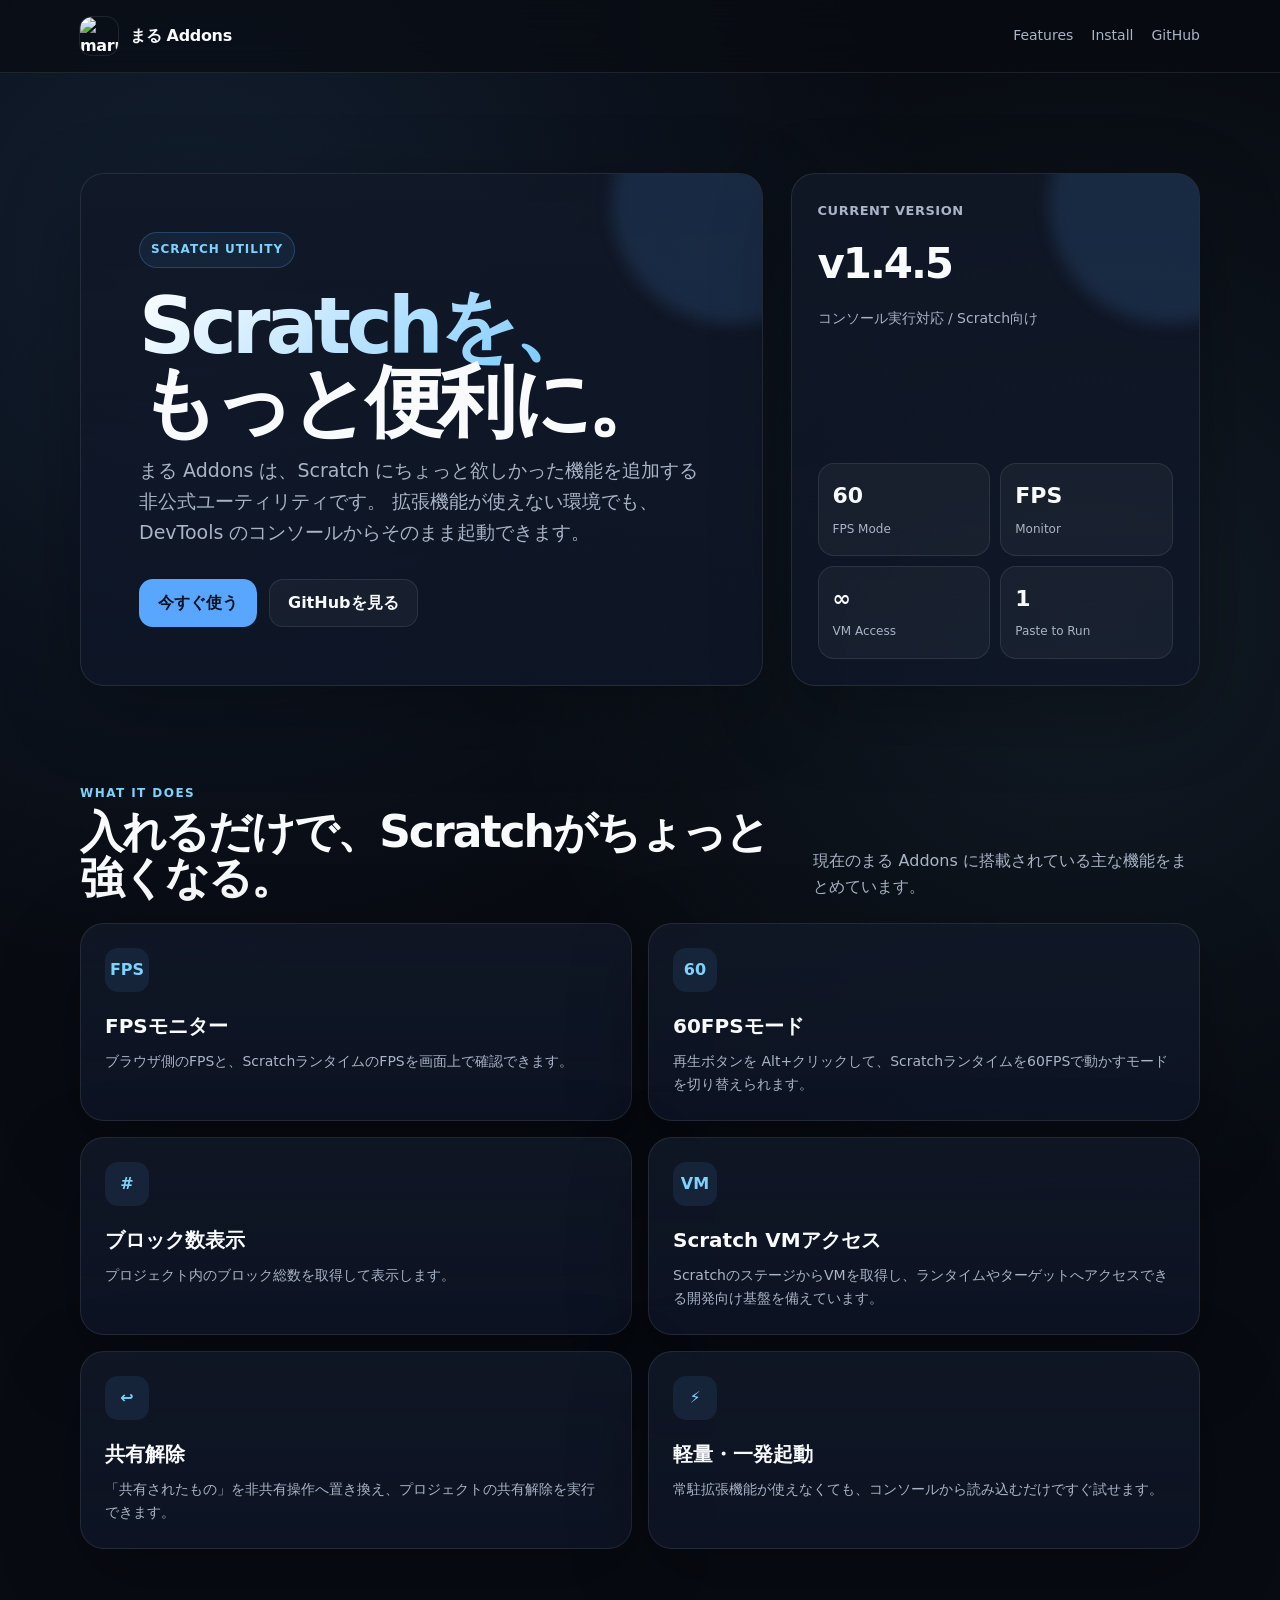
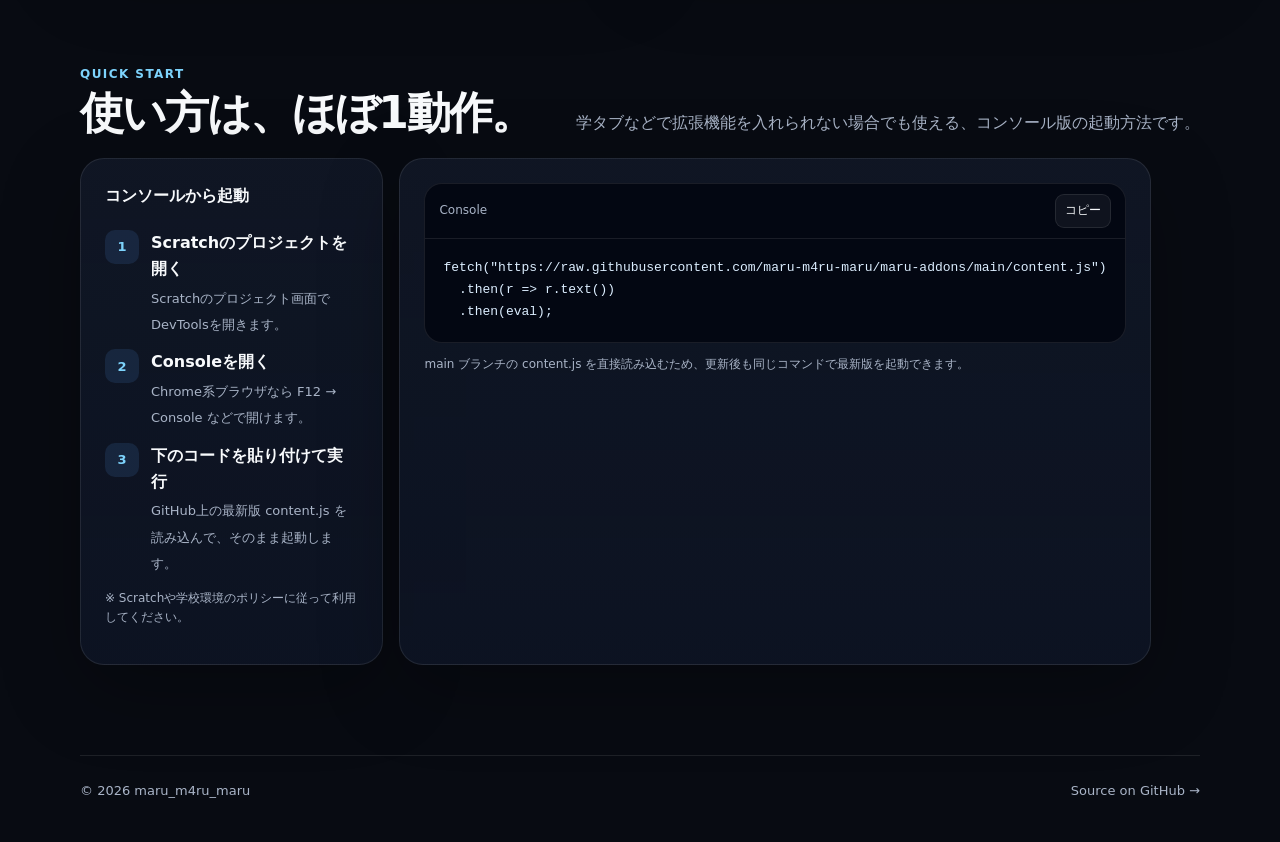
==== index.html @ 8aeb9ecb "Create index.html" ====
<!DOCTYPE html>
<html lang="ja">
<head>
  <meta charset="UTF-8">
  <meta name="viewport" content="width=device-width, initial-scale=1.0">
  <meta name="theme-color" content="#111827">
  <meta name="description" content="まる Addons - Scratchをもっと便利にする非公式ユーティリティ。拡張機能が使えない環境でもコンソールから実行できます。">
  <meta property="og:title" content="まる Addons">
  <meta property="og:description" content="Scratchをもっと便利に。FPS表示、60FPSモード、ブロック数表示などを追加。">
  <link rel="icon" type="image/png" href="https://uploads.scratch.mit.edu/get_image/user/175225580_60x60.png">
  <title>まる Addons — Scratchをもっと便利に</title>

  <style>
    :root {
      --bg: #080b12;
      --panel: rgba(17, 24, 39, .72);
      --text: #f8fafc;
      --muted: #a9b4c7;
      --accent: #58a6ff;
      --accent-2: #7dd3fc;
      --line: rgba(255,255,255,.09);
      --shadow: 0 24px 80px rgba(0,0,0,.28);
      --radius: 24px;
      --max: 1120px;
    }

    * { box-sizing: border-box; }
    html { scroll-behavior: smooth; }

    body {
      margin: 0;
      color: var(--text);
      background:
        radial-gradient(circle at 15% 10%, rgba(88,166,255,.12), transparent 30%),
        radial-gradient(circle at 85% 25%, rgba(125,211,252,.08), transparent 28%),
        var(--bg);
      font-family: Inter, ui-sans-serif, system-ui, -apple-system, BlinkMacSystemFont, "Segoe UI", sans-serif;
      line-height: 1.65;
    }

    a { color: inherit; text-decoration: none; }

    .container {
      width: min(var(--max), calc(100% - 32px));
      margin: 0 auto;
    }

    .nav {
      position: sticky;
      top: 0;
      z-index: 50;
      backdrop-filter: blur(18px);
      background: rgba(8,11,18,.66);
      border-bottom: 1px solid var(--line);
    }

    .nav-inner {
      min-height: 72px;
      display: flex;
      align-items: center;
      justify-content: space-between;
      gap: 20px;
    }

    .brand {
      display: inline-flex;
      align-items: center;
      gap: 12px;
      font-weight: 800;
      letter-spacing: -.02em;
    }

    .brand img {
      width: 38px;
      height: 38px;
      border-radius: 12px;
      object-fit: cover;
      box-shadow: 0 0 0 1px var(--line);
    }

    .nav-links {
      display: flex;
      gap: 18px;
      color: var(--muted);
      font-size: 14px;
    }

    .nav-links a:hover { color: var(--text); }

    .hero { padding: 100px 0 72px; }

    .hero-grid {
      display: grid;
      grid-template-columns: 1.25fr .75fr;
      gap: 28px;
      align-items: stretch;
    }

    .hero-card,
    .panel,
    .feature-card {
      background: linear-gradient(180deg, rgba(17,24,39,.86), rgba(15,23,42,.68));
      border: 1px solid var(--line);
      box-shadow: var(--shadow);
      border-radius: var(--radius);
    }

    .hero-card {
      padding: clamp(28px, 5vw, 58px);
      position: relative;
      overflow: hidden;
    }

    .hero-card::after {
      content: "";
      position: absolute;
      width: 240px;
      height: 240px;
      right: -90px;
      top: -90px;
      border-radius: 50%;
      background: rgba(88,166,255,.14);
      filter: blur(8px);
    }

    .eyebrow {
      display: inline-flex;
      padding: 7px 11px;
      border: 1px solid rgba(88,166,255,.25);
      background: rgba(88,166,255,.08);
      color: var(--accent-2);
      border-radius: 999px;
      font-size: 12px;
      font-weight: 800;
      letter-spacing: .08em;
    }

    h1 {
      margin: 20px 0 14px;
      font-size: clamp(42px, 7vw, 78px);
      line-height: .98;
      letter-spacing: -.06em;
      max-width: 760px;
    }

    .gradient-text {
      background: linear-gradient(135deg, #fff, #9fd8ff 70%, #6bc7ff);
      -webkit-background-clip: text;
      background-clip: text;
      color: transparent;
    }

    .lead {
      margin: 0;
      color: var(--muted);
      font-size: clamp(16px, 2vw, 19px);
      max-width: 720px;
    }

    .actions {
      margin-top: 30px;
      display: flex;
      flex-wrap: wrap;
      gap: 12px;
    }

    .button {
      display: inline-flex;
      justify-content: center;
      align-items: center;
      min-height: 48px;
      padding: 0 18px;
      border-radius: 14px;
      font-weight: 800;
      border: 1px solid var(--line);
      transition: transform .18s ease, border-color .18s ease, background .18s ease;
    }

    .button:hover {
      transform: translateY(-2px);
      border-color: rgba(255,255,255,.18);
    }

    .button-primary {
      background: var(--accent);
      color: #05111d;
      border-color: transparent;
    }

    .button-secondary { background: rgba(255,255,255,.04); }

    .version-card {
      padding: 26px;
      display: flex;
      flex-direction: column;
      justify-content: space-between;
      min-height: 100%;
    }

    .version-label {
      color: var(--muted);
      font-size: 13px;
      font-weight: 700;
      letter-spacing: .04em;
    }

    .version {
      margin-top: 8px;
      font-size: 42px;
      font-weight: 900;
      letter-spacing: -.05em;
    }

    .version-note {
      margin-top: 8px;
      color: var(--muted);
      font-size: 14px;
    }

    .mini-stats {
      margin-top: 24px;
      display: grid;
      grid-template-columns: repeat(2, minmax(0,1fr));
      gap: 10px;
    }

    .mini-stat {
      padding: 14px;
      border-radius: 16px;
      background: rgba(255,255,255,.04);
      border: 1px solid var(--line);
    }

    .mini-stat strong { display: block; font-size: 22px; }
    .mini-stat span { color: var(--muted); font-size: 12px; }

    section { padding: 26px 0 90px; }

    .section-head {
      display: flex;
      align-items: end;
      justify-content: space-between;
      gap: 16px;
      margin-bottom: 22px;
    }

    .section-kicker {
      color: var(--accent-2);
      font-size: 12px;
      font-weight: 800;
      letter-spacing: .12em;
      text-transform: uppercase;
    }

    h2 {
      margin: 5px 0 0;
      font-size: clamp(28px, 4vw, 44px);
      line-height: 1.05;
      letter-spacing: -.045em;
    }

    .section-copy {
      margin: 0;
      color: var(--muted);
      max-width: 660px;
    }

    .feature-grid {
      display: grid;
      grid-template-columns: repeat(2, minmax(0,1fr));
      gap: 16px;
    }

    .feature-card { padding: 24px; }

    .feature-icon {
      width: 44px;
      height: 44px;
      border-radius: 13px;
      display: grid;
      place-items: center;
      background: rgba(88,166,255,.1);
      color: var(--accent-2);
      font-weight: 900;
      margin-bottom: 18px;
    }

    .feature-card h3 { margin: 0 0 7px; font-size: 20px; }
    .feature-card p { margin: 0; color: var(--muted); font-size: 14px; }

    .install-wrap {
      display: grid;
      grid-template-columns: .86fr 1.14fr;
      gap: 16px;
    }

    .panel { padding: 24px; }

    .steps {
      display: grid;
      gap: 12px;
      margin-top: 20px;
    }

    .step {
      display: grid;
      grid-template-columns: 34px 1fr;
      gap: 12px;
      align-items: start;
    }

    .step-number {
      width: 34px;
      height: 34px;
      border-radius: 10px;
      display: grid;
      place-items: center;
      background: rgba(88,166,255,.12);
      color: var(--accent-2);
      font-weight: 900;
      font-size: 13px;
    }

    .step strong { display: block; margin-bottom: 2px; }
    .step span { color: var(--muted); font-size: 13px; }

    .code-shell {
      overflow: hidden;
      border: 1px solid var(--line);
      border-radius: 18px;
      background: #030712;
    }

    .code-top {
      display: flex;
      justify-content: space-between;
      align-items: center;
      padding: 10px 14px;
      border-bottom: 1px solid var(--line);
      color: var(--muted);
      font-size: 12px;
    }

    pre {
      margin: 0;
      padding: 18px;
      overflow-x: auto;
      color: #dceeff;
      font-size: 13px;
      line-height: 1.7;
    }

    code { font-family: "SFMono-Regular", Consolas, "Liberation Mono", monospace; }

    .copy-button {
      border: 1px solid var(--line);
      background: rgba(255,255,255,.05);
      color: var(--text);
      border-radius: 9px;
      padding: 6px 9px;
      cursor: pointer;
      font: inherit;
    }

    .copy-button:hover { background: rgba(255,255,255,.08); }

    .note { margin-top: 12px; color: var(--muted); font-size: 12px; }

    .footer { padding: 0 0 40px; color: var(--muted); font-size: 13px; }

    .footer-inner {
      padding-top: 24px;
      border-top: 1px solid var(--line);
      display: flex;
      align-items: center;
      justify-content: space-between;
      gap: 16px;
    }

    @media (max-width: 900px) {
      .hero-grid,
      .install-wrap { grid-template-columns: 1fr; }
    }

    @media (max-width: 720px) {
      .nav-links { display: none; }
      .hero { padding-top: 68px; }
      .feature-grid { grid-template-columns: 1fr; }
      section { padding-bottom: 72px; }
    }
  </style>
</head>
<body>
  <header class="nav">
    <div class="container nav-inner">
      <a class="brand" href="#top">
        <img src="https://uploads.scratch.mit.edu/get_image/user/175225580_60x60.png" alt="maru">
        <span>まる Addons</span>
      </a>
      <nav class="nav-links" aria-label="ページナビゲーション">
        <a href="#features">Features</a>
        <a href="#install">Install</a>
        <a href="https://github.com/maru-m4ru-maru/maru-addons" target="_blank" rel="noreferrer">GitHub</a>
      </nav>
    </div>
  </header>

  <main id="top">
    <section class="hero">
      <div class="container hero-grid">
        <div class="hero-card">
          <div class="eyebrow">SCRATCH UTILITY</div>
          <h1><span class="gradient-text">Scratchを、</span><br>もっと便利に。</h1>
          <p class="lead">
            まる Addons は、Scratch にちょっと欲しかった機能を追加する非公式ユーティリティです。
            拡張機能が使えない環境でも、DevTools のコンソールからそのまま起動できます。
          </p>
          <div class="actions">
            <a class="button button-primary" href="#install">今すぐ使う</a>
            <a class="button button-secondary" href="https://github.com/maru-m4ru-maru/maru-addons" target="_blank" rel="noreferrer">GitHubを見る</a>
          </div>
        </div>

        <aside class="hero-card version-card">
          <div>
            <div class="version-label">CURRENT VERSION</div>
            <div class="version">v1.4.5</div>
            <div class="version-note">コンソール実行対応 / Scratch向け</div>
          </div>

          <div class="mini-stats">
            <div class="mini-stat"><strong>60</strong><span>FPS Mode</span></div>
            <div class="mini-stat"><strong>FPS</strong><span>Monitor</span></div>
            <div class="mini-stat"><strong>∞</strong><span>VM Access</span></div>
            <div class="mini-stat"><strong>1</strong><span>Paste to Run</span></div>
          </div>
        </aside>
      </div>
    </section>

    <section id="features">
      <div class="container">
        <div class="section-head">
          <div>
            <div class="section-kicker">WHAT IT DOES</div>
            <h2>入れるだけで、Scratchがちょっと強くなる。</h2>
          </div>
          <p class="section-copy">現在のまる Addons に搭載されている主な機能をまとめています。</p>
        </div>

        <div class="feature-grid">
          <article class="feature-card">
            <div class="feature-icon">FPS</div>
            <h3>FPSモニター</h3>
            <p>ブラウザ側のFPSと、ScratchランタイムのFPSを画面上で確認できます。</p>
          </article>
          <article class="feature-card">
            <div class="feature-icon">60</div>
            <h3>60FPSモード</h3>
            <p>再生ボタンを Alt+クリックして、Scratchランタイムを60FPSで動かすモードを切り替えられます。</p>
          </article>
          <article class="feature-card">
            <div class="feature-icon">#</div>
            <h3>ブロック数表示</h3>
            <p>プロジェクト内のブロック総数を取得して表示します。</p>
          </article>
          <article class="feature-card">
            <div class="feature-icon">VM</div>
            <h3>Scratch VMアクセス</h3>
            <p>ScratchのステージからVMを取得し、ランタイムやターゲットへアクセスできる開発向け基盤を備えています。</p>
          </article>
          <article class="feature-card">
            <div class="feature-icon">↩</div>
            <h3>共有解除</h3>
            <p>「共有されたもの」を非共有操作へ置き換え、プロジェクトの共有解除を実行できます。</p>
          </article>
          <article class="feature-card">
            <div class="feature-icon">⚡</div>
            <h3>軽量・一発起動</h3>
            <p>常駐拡張機能が使えなくても、コンソールから読み込むだけですぐ試せます。</p>
          </article>
        </div>
      </div>
    </section>

    <section id="install">
      <div class="container">
        <div class="section-head">
          <div>
            <div class="section-kicker">QUICK START</div>
            <h2>使い方は、ほぼ1動作。</h2>
          </div>
          <p class="section-copy">学タブなどで拡張機能を入れられない場合でも使える、コンソール版の起動方法です。</p>
        </div>

        <div class="install-wrap">
          <div class="panel">
            <strong>コンソールから起動</strong>
            <div class="steps">
              <div class="step">
                <div class="step-number">1</div>
                <div><strong>Scratchのプロジェクトを開く</strong><span>Scratchのプロジェクト画面でDevToolsを開きます。</span></div>
              </div>
              <div class="step">
                <div class="step-number">2</div>
                <div><strong>Consoleを開く</strong><span>Chrome系ブラウザなら F12 → Console などで開けます。</span></div>
              </div>
              <div class="step">
                <div class="step-number">3</div>
                <div><strong>下のコードを貼り付けて実行</strong><span>GitHub上の最新版 content.js を読み込んで、そのまま起動します。</span></div>
              </div>
            </div>
            <p class="note">※ Scratchや学校環境のポリシーに従って利用してください。</p>
          </div>

          <div class="panel">
            <div class="code-shell">
              <div class="code-top">
                <span>Console</span>
                <button class="copy-button" id="copyButton" type="button">コピー</button>
              </div>
              <pre><code id="consoleCode">fetch("https://raw.githubusercontent.com/maru-m4ru-maru/maru-addons/main/content.js")
  .then(r =&gt; r.text())
  .then(eval);</code></pre>
            </div>
            <p class="note">main ブランチの content.js を直接読み込むため、更新後も同じコマンドで最新版を起動できます。</p>
          </div>
        </div>
      </div>
    </section>
  </main>

  <footer class="footer">
    <div class="container footer-inner">
      <span>© <span id="year"></span> maru_m4ru_maru</span>
      <a href="https://github.com/maru-m4ru-maru/maru-addons" target="_blank" rel="noreferrer">Source on GitHub →</a>
    </div>
  </footer>

  <script>
    document.getElementById("year").textContent = new Date().getFullYear();

    const button = document.getElementById("copyButton");
    const code = document.getElementById("consoleCode");

    button.addEventListener("click", async () => {
      try {
        await navigator.clipboard.writeText(code.textContent);
        const original = button.textContent;
        button.textContent = "コピー済み！";
        setTimeout(() => { button.textContent = original; }, 1400);
      } catch (error) {
        button.textContent = "コピー失敗";
        setTimeout(() => { button.textContent = "コピー"; }, 1400);
      }
    });
  </script>
</body>
</html>
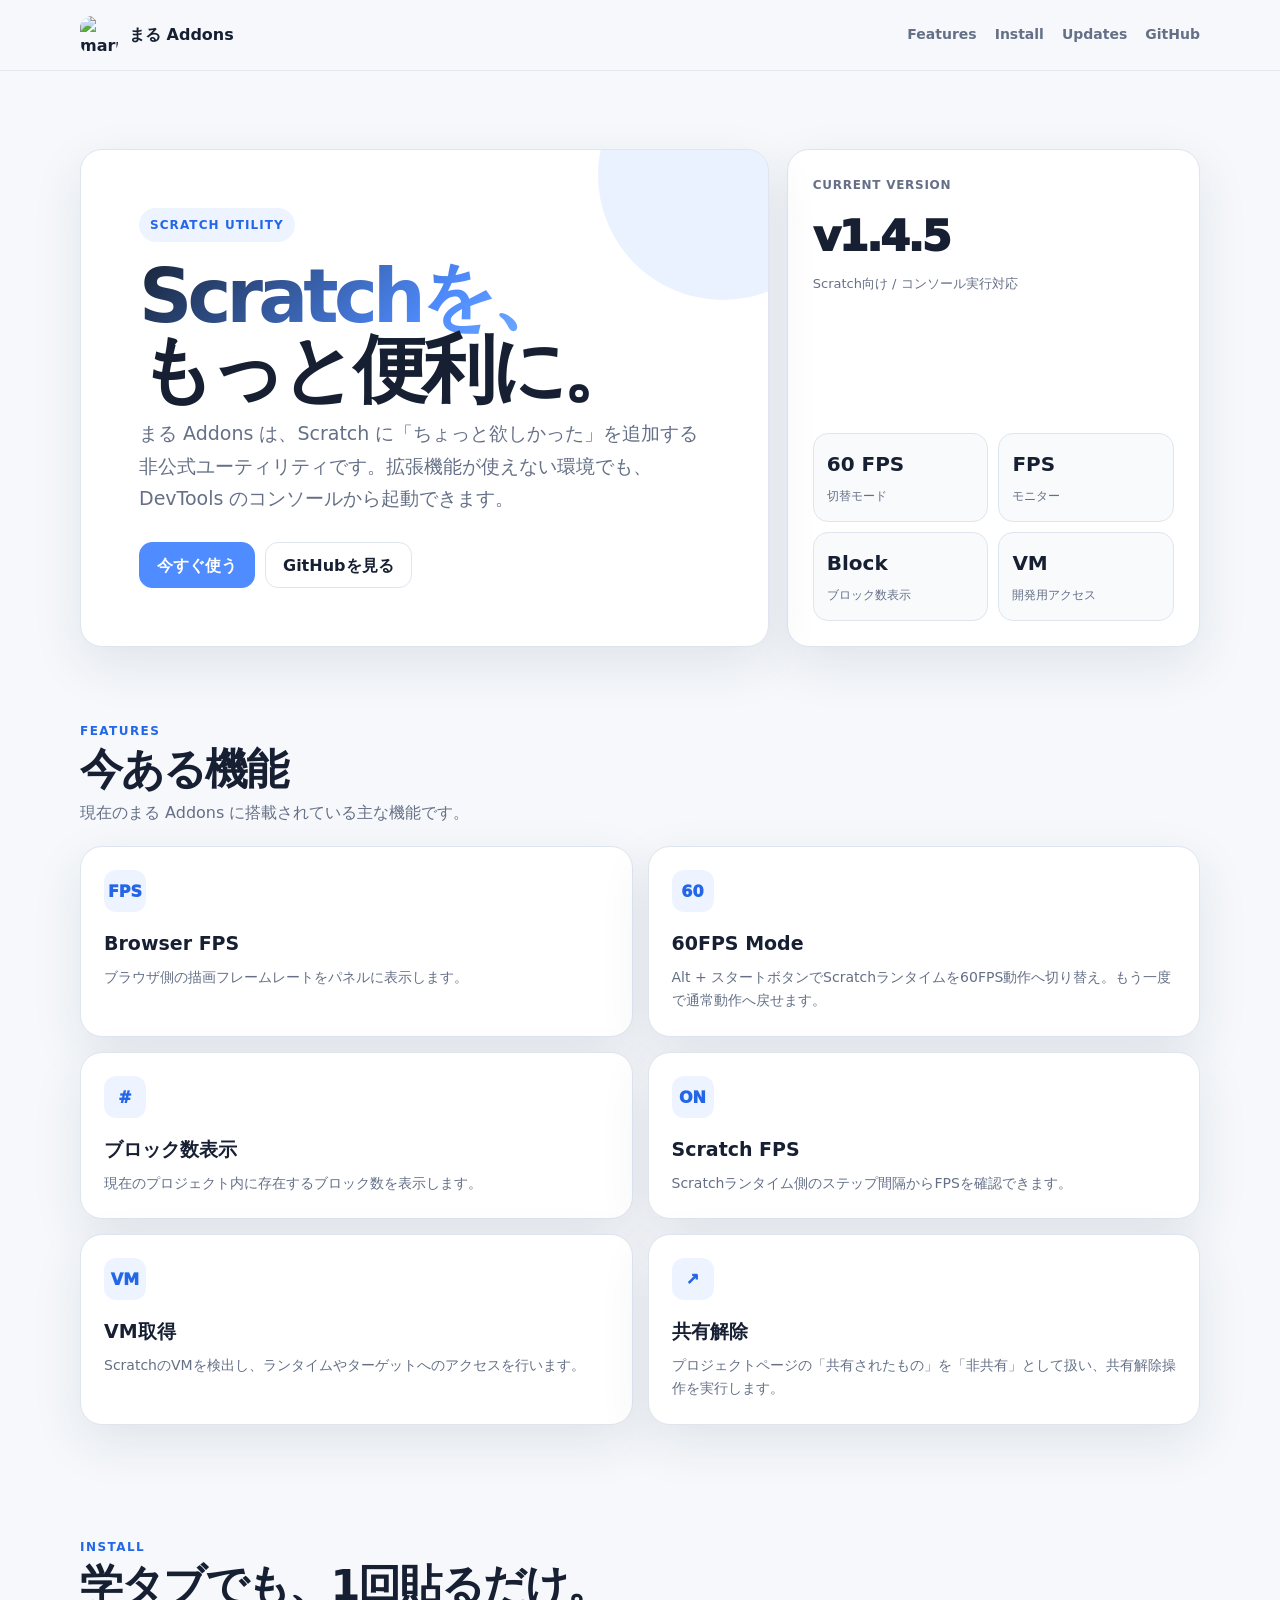
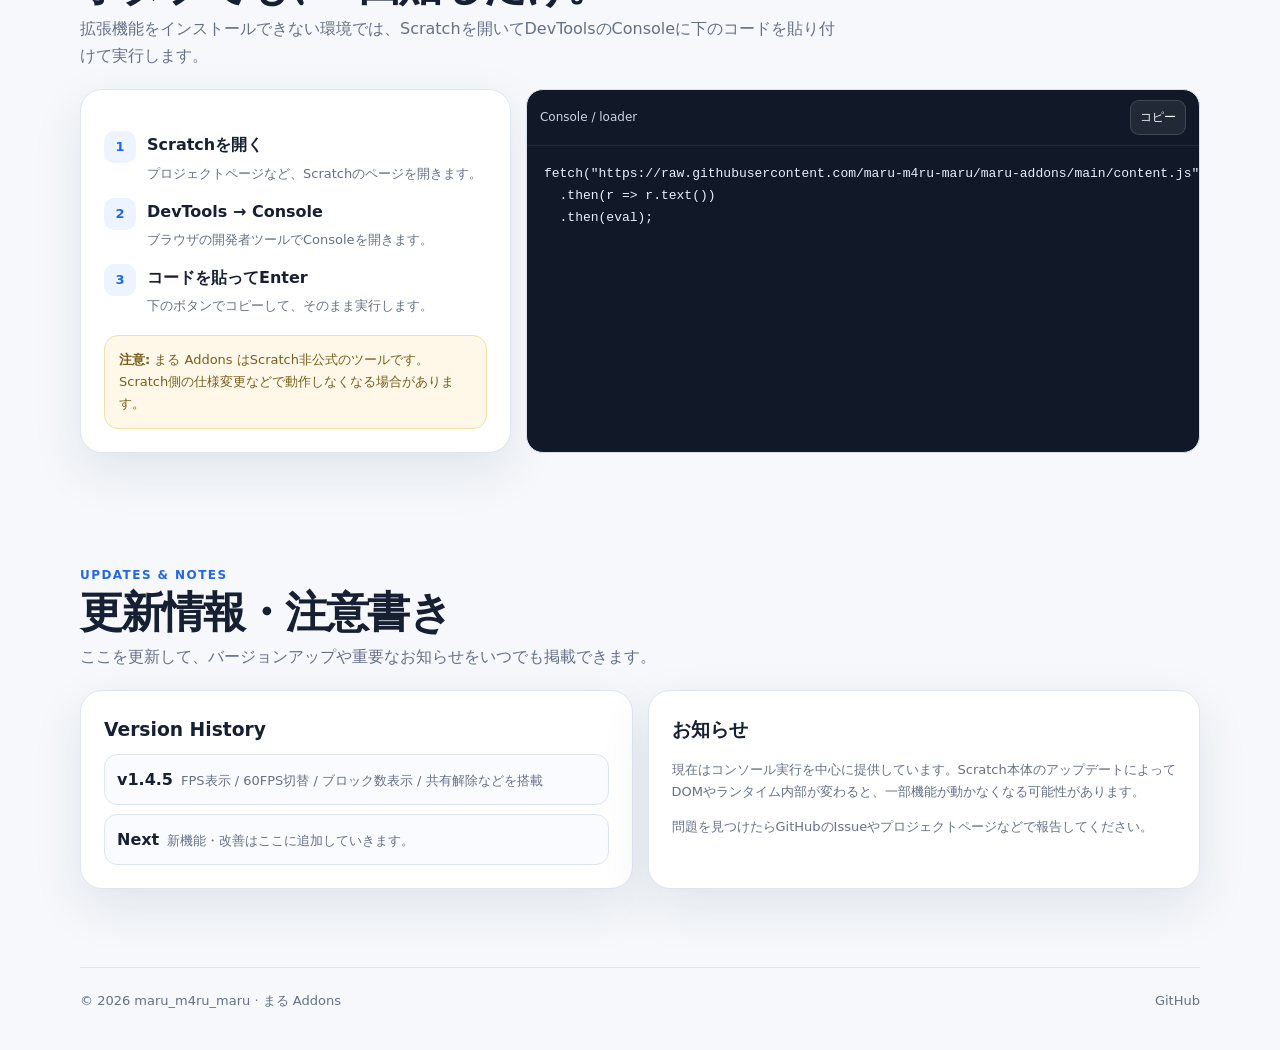
==== commit e40eadbe: "Update index.html" ====
--- a/index.html
+++ b/index.html
@@ -1,559 +1,34 @@
 <!DOCTYPE html>
 <html lang="ja">
 <head>
-  <meta charset="UTF-8">
-  <meta name="viewport" content="width=device-width, initial-scale=1.0">
-  <meta name="theme-color" content="#111827">
-  <meta name="description" content="まる Addons - Scratchをもっと便利にする非公式ユーティリティ。拡張機能が使えない環境でもコンソールから実行できます。">
-  <meta property="og:title" content="まる Addons">
-  <meta property="og:description" content="Scratchをもっと便利に。FPS表示、60FPSモード、ブロック数表示などを追加。">
-  <link rel="icon" type="image/png" href="https://uploads.scratch.mit.edu/get_image/user/175225580_60x60.png">
-  <title>まる Addons — Scratchをもっと便利に</title>
-
-  <style>
-    :root {
-      --bg: #080b12;
-      --panel: rgba(17, 24, 39, .72);
-      --text: #f8fafc;
-      --muted: #a9b4c7;
-      --accent: #58a6ff;
-      --accent-2: #7dd3fc;
-      --line: rgba(255,255,255,.09);
-      --shadow: 0 24px 80px rgba(0,0,0,.28);
-      --radius: 24px;
-      --max: 1120px;
-    }
-
-    * { box-sizing: border-box; }
-    html { scroll-behavior: smooth; }
-
-    body {
-      margin: 0;
-      color: var(--text);
-      background:
-        radial-gradient(circle at 15% 10%, rgba(88,166,255,.12), transparent 30%),
-        radial-gradient(circle at 85% 25%, rgba(125,211,252,.08), transparent 28%),
-        var(--bg);
-      font-family: Inter, ui-sans-serif, system-ui, -apple-system, BlinkMacSystemFont, "Segoe UI", sans-serif;
-      line-height: 1.65;
-    }
-
-    a { color: inherit; text-decoration: none; }
-
-    .container {
-      width: min(var(--max), calc(100% - 32px));
-      margin: 0 auto;
-    }
-
-    .nav {
-      position: sticky;
-      top: 0;
-      z-index: 50;
-      backdrop-filter: blur(18px);
-      background: rgba(8,11,18,.66);
-      border-bottom: 1px solid var(--line);
-    }
-
-    .nav-inner {
-      min-height: 72px;
-      display: flex;
-      align-items: center;
-      justify-content: space-between;
-      gap: 20px;
-    }
-
-    .brand {
-      display: inline-flex;
-      align-items: center;
-      gap: 12px;
-      font-weight: 800;
-      letter-spacing: -.02em;
-    }
-
-    .brand img {
-      width: 38px;
-      height: 38px;
-      border-radius: 12px;
-      object-fit: cover;
-      box-shadow: 0 0 0 1px var(--line);
-    }
-
-    .nav-links {
-      display: flex;
-      gap: 18px;
-      color: var(--muted);
-      font-size: 14px;
-    }
-
-    .nav-links a:hover { color: var(--text); }
-
-    .hero { padding: 100px 0 72px; }
-
-    .hero-grid {
-      display: grid;
-      grid-template-columns: 1.25fr .75fr;
-      gap: 28px;
-      align-items: stretch;
-    }
-
-    .hero-card,
-    .panel,
-    .feature-card {
-      background: linear-gradient(180deg, rgba(17,24,39,.86), rgba(15,23,42,.68));
-      border: 1px solid var(--line);
-      box-shadow: var(--shadow);
-      border-radius: var(--radius);
-    }
-
-    .hero-card {
-      padding: clamp(28px, 5vw, 58px);
-      position: relative;
-      overflow: hidden;
-    }
-
-    .hero-card::after {
-      content: "";
-      position: absolute;
-      width: 240px;
-      height: 240px;
-      right: -90px;
-      top: -90px;
-      border-radius: 50%;
-      background: rgba(88,166,255,.14);
-      filter: blur(8px);
-    }
-
-    .eyebrow {
-      display: inline-flex;
-      padding: 7px 11px;
-      border: 1px solid rgba(88,166,255,.25);
-      background: rgba(88,166,255,.08);
-      color: var(--accent-2);
-      border-radius: 999px;
-      font-size: 12px;
-      font-weight: 800;
-      letter-spacing: .08em;
-    }
-
-    h1 {
-      margin: 20px 0 14px;
-      font-size: clamp(42px, 7vw, 78px);
-      line-height: .98;
-      letter-spacing: -.06em;
-      max-width: 760px;
-    }
-
-    .gradient-text {
-      background: linear-gradient(135deg, #fff, #9fd8ff 70%, #6bc7ff);
-      -webkit-background-clip: text;
-      background-clip: text;
-      color: transparent;
-    }
-
-    .lead {
-      margin: 0;
-      color: var(--muted);
-      font-size: clamp(16px, 2vw, 19px);
-      max-width: 720px;
-    }
-
-    .actions {
-      margin-top: 30px;
-      display: flex;
-      flex-wrap: wrap;
-      gap: 12px;
-    }
-
-    .button {
-      display: inline-flex;
-      justify-content: center;
-      align-items: center;
-      min-height: 48px;
-      padding: 0 18px;
-      border-radius: 14px;
-      font-weight: 800;
-      border: 1px solid var(--line);
-      transition: transform .18s ease, border-color .18s ease, background .18s ease;
-    }
-
-    .button:hover {
-      transform: translateY(-2px);
-      border-color: rgba(255,255,255,.18);
-    }
-
-    .button-primary {
-      background: var(--accent);
-      color: #05111d;
-      border-color: transparent;
-    }
-
-    .button-secondary { background: rgba(255,255,255,.04); }
-
-    .version-card {
-      padding: 26px;
-      display: flex;
-      flex-direction: column;
-      justify-content: space-between;
-      min-height: 100%;
-    }
-
-    .version-label {
-      color: var(--muted);
-      font-size: 13px;
-      font-weight: 700;
-      letter-spacing: .04em;
-    }
-
-    .version {
-      margin-top: 8px;
-      font-size: 42px;
-      font-weight: 900;
-      letter-spacing: -.05em;
-    }
-
-    .version-note {
-      margin-top: 8px;
-      color: var(--muted);
-      font-size: 14px;
-    }
-
-    .mini-stats {
-      margin-top: 24px;
-      display: grid;
-      grid-template-columns: repeat(2, minmax(0,1fr));
-      gap: 10px;
-    }
-
-    .mini-stat {
-      padding: 14px;
-      border-radius: 16px;
-      background: rgba(255,255,255,.04);
-      border: 1px solid var(--line);
-    }
-
-    .mini-stat strong { display: block; font-size: 22px; }
-    .mini-stat span { color: var(--muted); font-size: 12px; }
-
-    section { padding: 26px 0 90px; }
-
-    .section-head {
-      display: flex;
-      align-items: end;
-      justify-content: space-between;
-      gap: 16px;
-      margin-bottom: 22px;
-    }
-
-    .section-kicker {
-      color: var(--accent-2);
-      font-size: 12px;
-      font-weight: 800;
-      letter-spacing: .12em;
-      text-transform: uppercase;
-    }
-
-    h2 {
-      margin: 5px 0 0;
-      font-size: clamp(28px, 4vw, 44px);
-      line-height: 1.05;
-      letter-spacing: -.045em;
-    }
-
-    .section-copy {
-      margin: 0;
-      color: var(--muted);
-      max-width: 660px;
-    }
-
-    .feature-grid {
-      display: grid;
-      grid-template-columns: repeat(2, minmax(0,1fr));
-      gap: 16px;
-    }
-
-    .feature-card { padding: 24px; }
-
-    .feature-icon {
-      width: 44px;
-      height: 44px;
-      border-radius: 13px;
-      display: grid;
-      place-items: center;
-      background: rgba(88,166,255,.1);
-      color: var(--accent-2);
-      font-weight: 900;
-      margin-bottom: 18px;
-    }
-
-    .feature-card h3 { margin: 0 0 7px; font-size: 20px; }
-    .feature-card p { margin: 0; color: var(--muted); font-size: 14px; }
-
-    .install-wrap {
-      display: grid;
-      grid-template-columns: .86fr 1.14fr;
-      gap: 16px;
-    }
-
-    .panel { padding: 24px; }
-
-    .steps {
-      display: grid;
-      gap: 12px;
-      margin-top: 20px;
-    }
-
-    .step {
-      display: grid;
-      grid-template-columns: 34px 1fr;
-      gap: 12px;
-      align-items: start;
-    }
-
-    .step-number {
-      width: 34px;
-      height: 34px;
-      border-radius: 10px;
-      display: grid;
-      place-items: center;
-      background: rgba(88,166,255,.12);
-      color: var(--accent-2);
-      font-weight: 900;
-      font-size: 13px;
-    }
-
-    .step strong { display: block; margin-bottom: 2px; }
-    .step span { color: var(--muted); font-size: 13px; }
-
-    .code-shell {
-      overflow: hidden;
-      border: 1px solid var(--line);
-      border-radius: 18px;
-      background: #030712;
-    }
-
-    .code-top {
-      display: flex;
-      justify-content: space-between;
-      align-items: center;
-      padding: 10px 14px;
-      border-bottom: 1px solid var(--line);
-      color: var(--muted);
-      font-size: 12px;
-    }
-
-    pre {
-      margin: 0;
-      padding: 18px;
-      overflow-x: auto;
-      color: #dceeff;
-      font-size: 13px;
-      line-height: 1.7;
-    }
-
-    code { font-family: "SFMono-Regular", Consolas, "Liberation Mono", monospace; }
-
-    .copy-button {
-      border: 1px solid var(--line);
-      background: rgba(255,255,255,.05);
-      color: var(--text);
-      border-radius: 9px;
-      padding: 6px 9px;
-      cursor: pointer;
-      font: inherit;
-    }
-
-    .copy-button:hover { background: rgba(255,255,255,.08); }
-
-    .note { margin-top: 12px; color: var(--muted); font-size: 12px; }
-
-    .footer { padding: 0 0 40px; color: var(--muted); font-size: 13px; }
-
-    .footer-inner {
-      padding-top: 24px;
-      border-top: 1px solid var(--line);
-      display: flex;
-      align-items: center;
-      justify-content: space-between;
-      gap: 16px;
-    }
-
-    @media (max-width: 900px) {
-      .hero-grid,
-      .install-wrap { grid-template-columns: 1fr; }
-    }
-
-    @media (max-width: 720px) {
-      .nav-links { display: none; }
-      .hero { padding-top: 68px; }
-      .feature-grid { grid-template-columns: 1fr; }
-      section { padding-bottom: 72px; }
-    }
-  </style>
+<meta charset="UTF-8">
+<meta name="viewport" content="width=device-width,initial-scale=1">
+<meta name="theme-color" content="#f6f8fb">
+<link rel="icon" type="image/png" href="https://uploads.scratch.mit.edu/get_image/user/175225580_60x60.png">
+<title>まる Addons — Scratchをもっと便利に</title>
+<style>
+:root{--bg:#f6f8fb;--panel:#fff;--text:#172033;--muted:#657087;--accent:#4f8cff;--accent2:#2367e8;--line:#dfe5ef;--soft:#eef4ff;--shadow:0 18px 50px rgba(40,57,85,.10);--radius:22px;--max:1120px}*{box-sizing:border-box}html{scroll-behavior:smooth}body{margin:0;background:var(--bg);color:var(--text);font-family:Inter,ui-sans-serif,system-ui,-apple-system,BlinkMacSystemFont,"Segoe UI",sans-serif;line-height:1.7}a{color:inherit;text-decoration:none}.container{width:min(var(--max),calc(100% - 32px));margin:auto}.nav{position:sticky;top:0;z-index:20;background:rgba(246,248,251,.86);backdrop-filter:blur(16px);border-bottom:1px solid rgba(223,229,239,.9)}.nav-inner{min-height:70px;display:flex;align-items:center;justify-content:space-between;gap:18px}.brand{display:flex;align-items:center;gap:11px;font-weight:900}.brand img{width:38px;height:38px;border-radius:12px;object-fit:cover}.nav-links{display:flex;gap:18px;color:var(--muted);font-size:14px;font-weight:700}.nav-links a:hover{color:var(--text)}
+.hero{padding:78px 0 40px}.hero-grid{display:grid;grid-template-columns:1.25fr .75fr;gap:18px}.card{background:var(--panel);border:1px solid var(--line);border-radius:var(--radius);box-shadow:var(--shadow)}.hero-main{padding:clamp(28px,5vw,58px);position:relative;overflow:hidden}.hero-main:after{content:"";position:absolute;right:-80px;top:-100px;width:250px;height:250px;border-radius:50%;background:rgba(79,140,255,.11)}.eyebrow{display:inline-flex;padding:7px 11px;border-radius:999px;background:var(--soft);color:var(--accent2);font-size:12px;font-weight:900;letter-spacing:.09em}.hero h1{margin:18px 0 12px;font-size:clamp(42px,7vw,74px);line-height:.98;letter-spacing:-.065em}.gradient{background:linear-gradient(135deg,#182233,#4f8cff 70%,#76b2ff);-webkit-background-clip:text;background-clip:text;color:transparent}.lead{margin:0;max-width:740px;color:var(--muted);font-size:clamp(16px,2vw,19px)}.actions{display:flex;flex-wrap:wrap;gap:10px;margin-top:28px}.btn{display:inline-flex;align-items:center;justify-content:center;min-height:46px;padding:0 17px;border-radius:13px;font-weight:900;border:1px solid var(--line);transition:.18s}.btn:hover{transform:translateY(-2px)}.primary{background:var(--accent);border-color:var(--accent);color:white}.secondary{background:#fff}.side{padding:25px;display:flex;flex-direction:column;justify-content:space-between}.label{font-size:12px;color:var(--muted);font-weight:900;letter-spacing:.06em}.ver{font-size:43px;font-weight:950;letter-spacing:-.055em;margin-top:5px}.note{color:var(--muted);font-size:13px}.stats{display:grid;grid-template-columns:repeat(2,1fr);gap:10px;margin-top:22px}.stat{padding:13px;border-radius:15px;background:#f8fafc;border:1px solid var(--line)}.stat strong{display:block;font-size:20px}.stat span{font-size:12px;color:var(--muted)}
+section{padding:34px 0 78px}.head{margin-bottom:20px}.kicker{color:var(--accent2);font-size:12px;font-weight:900;letter-spacing:.12em;text-transform:uppercase}.head h2{margin:4px 0 7px;font-size:clamp(28px,4vw,43px);line-height:1.08;letter-spacing:-.045em}.head p{margin:0;color:var(--muted);max-width:760px}.grid{display:grid;grid-template-columns:repeat(2,1fr);gap:15px}.feature{padding:23px}.icon{width:42px;height:42px;border-radius:12px;display:grid;place-items:center;background:var(--soft);color:var(--accent2);font-weight:950;margin-bottom:15px}.feature h3{margin:0 0 6px;font-size:19px}.feature p{margin:0;color:var(--muted);font-size:14px}
+.manage{display:grid;grid-template-columns:.78fr 1.22fr;gap:15px}.panel{padding:23px}.steps{display:grid;gap:12px;margin-top:18px}.step{display:grid;grid-template-columns:32px 1fr;gap:11px}.num{width:32px;height:32px;border-radius:10px;display:grid;place-items:center;background:var(--soft);color:var(--accent2);font-weight:900;font-size:13px}.step strong{display:block}.step span{color:var(--muted);font-size:13px}.notice{margin-top:16px;padding:13px 14px;border-radius:14px;background:#fff8e8;border:1px solid #f2dfaa;color:#785d1c;font-size:13px}.code{overflow:hidden;border:1px solid #d7dfe9;border-radius:17px;background:#111827}.code-top{display:flex;align-items:center;justify-content:space-between;padding:10px 13px;color:#cbd5e1;border-bottom:1px solid rgba(255,255,255,.09);font-size:12px}.copy{border:1px solid rgba(255,255,255,.15);background:rgba(255,255,255,.07);color:white;border-radius:9px;padding:6px 9px;cursor:pointer;font:inherit}.code pre{margin:0;padding:17px;overflow:auto;color:#e8f0ff;font:13px/1.7 "SFMono-Regular",Consolas,monospace}.copy:active{transform:scale(.98)}
+.update{display:grid;grid-template-columns:1fr 1fr;gap:15px}.update-card{padding:23px}.update-card h3{margin:0 0 8px}.version-list{display:grid;gap:9px}.ver-row{padding:11px 12px;border:1px solid var(--line);border-radius:13px;background:#fafbfe}.ver-row b{display:inline-block;margin-right:8px}.muted{color:var(--muted);font-size:13px}.footer{padding:0 0 38px;color:var(--muted);font-size:13px}.footer-inner{border-top:1px solid var(--line);padding-top:22px;display:flex;justify-content:space-between;gap:16px}
+@media(max-width:900px){.hero-grid,.manage,.update{grid-template-columns:1fr}}@media(max-width:720px){.nav-links{display:none}.grid{grid-template-columns:1fr}.hero{padding-top:55px}.footer-inner{flex-direction:column}}
+</style>
 </head>
 <body>
-  <header class="nav">
-    <div class="container nav-inner">
-      <a class="brand" href="#top">
-        <img src="https://uploads.scratch.mit.edu/get_image/user/175225580_60x60.png" alt="maru">
-        <span>まる Addons</span>
-      </a>
-      <nav class="nav-links" aria-label="ページナビゲーション">
-        <a href="#features">Features</a>
-        <a href="#install">Install</a>
-        <a href="https://github.com/maru-m4ru-maru/maru-addons" target="_blank" rel="noreferrer">GitHub</a>
-      </nav>
-    </div>
-  </header>
-
-  <main id="top">
-    <section class="hero">
-      <div class="container hero-grid">
-        <div class="hero-card">
-          <div class="eyebrow">SCRATCH UTILITY</div>
-          <h1><span class="gradient-text">Scratchを、</span><br>もっと便利に。</h1>
-          <p class="lead">
-            まる Addons は、Scratch にちょっと欲しかった機能を追加する非公式ユーティリティです。
-            拡張機能が使えない環境でも、DevTools のコンソールからそのまま起動できます。
-          </p>
-          <div class="actions">
-            <a class="button button-primary" href="#install">今すぐ使う</a>
-            <a class="button button-secondary" href="https://github.com/maru-m4ru-maru/maru-addons" target="_blank" rel="noreferrer">GitHubを見る</a>
-          </div>
-        </div>
-
-        <aside class="hero-card version-card">
-          <div>
-            <div class="version-label">CURRENT VERSION</div>
-            <div class="version">v1.4.5</div>
-            <div class="version-note">コンソール実行対応 / Scratch向け</div>
-          </div>
-
-          <div class="mini-stats">
-            <div class="mini-stat"><strong>60</strong><span>FPS Mode</span></div>
-            <div class="mini-stat"><strong>FPS</strong><span>Monitor</span></div>
-            <div class="mini-stat"><strong>∞</strong><span>VM Access</span></div>
-            <div class="mini-stat"><strong>1</strong><span>Paste to Run</span></div>
-          </div>
-        </aside>
-      </div>
-    </section>
-
-    <section id="features">
-      <div class="container">
-        <div class="section-head">
-          <div>
-            <div class="section-kicker">WHAT IT DOES</div>
-            <h2>入れるだけで、Scratchがちょっと強くなる。</h2>
-          </div>
-          <p class="section-copy">現在のまる Addons に搭載されている主な機能をまとめています。</p>
-        </div>
-
-        <div class="feature-grid">
-          <article class="feature-card">
-            <div class="feature-icon">FPS</div>
-            <h3>FPSモニター</h3>
-            <p>ブラウザ側のFPSと、ScratchランタイムのFPSを画面上で確認できます。</p>
-          </article>
-          <article class="feature-card">
-            <div class="feature-icon">60</div>
-            <h3>60FPSモード</h3>
-            <p>再生ボタンを Alt+クリックして、Scratchランタイムを60FPSで動かすモードを切り替えられます。</p>
-          </article>
-          <article class="feature-card">
-            <div class="feature-icon">#</div>
-            <h3>ブロック数表示</h3>
-            <p>プロジェクト内のブロック総数を取得して表示します。</p>
-          </article>
-          <article class="feature-card">
-            <div class="feature-icon">VM</div>
-            <h3>Scratch VMアクセス</h3>
-            <p>ScratchのステージからVMを取得し、ランタイムやターゲットへアクセスできる開発向け基盤を備えています。</p>
-          </article>
-          <article class="feature-card">
-            <div class="feature-icon">↩</div>
-            <h3>共有解除</h3>
-            <p>「共有されたもの」を非共有操作へ置き換え、プロジェクトの共有解除を実行できます。</p>
-          </article>
-          <article class="feature-card">
-            <div class="feature-icon">⚡</div>
-            <h3>軽量・一発起動</h3>
-            <p>常駐拡張機能が使えなくても、コンソールから読み込むだけですぐ試せます。</p>
-          </article>
-        </div>
-      </div>
-    </section>
-
-    <section id="install">
-      <div class="container">
-        <div class="section-head">
-          <div>
-            <div class="section-kicker">QUICK START</div>
-            <h2>使い方は、ほぼ1動作。</h2>
-          </div>
-          <p class="section-copy">学タブなどで拡張機能を入れられない場合でも使える、コンソール版の起動方法です。</p>
-        </div>
-
-        <div class="install-wrap">
-          <div class="panel">
-            <strong>コンソールから起動</strong>
-            <div class="steps">
-              <div class="step">
-                <div class="step-number">1</div>
-                <div><strong>Scratchのプロジェクトを開く</strong><span>Scratchのプロジェクト画面でDevToolsを開きます。</span></div>
-              </div>
-              <div class="step">
-                <div class="step-number">2</div>
-                <div><strong>Consoleを開く</strong><span>Chrome系ブラウザなら F12 → Console などで開けます。</span></div>
-              </div>
-              <div class="step">
-                <div class="step-number">3</div>
-                <div><strong>下のコードを貼り付けて実行</strong><span>GitHub上の最新版 content.js を読み込んで、そのまま起動します。</span></div>
-              </div>
-            </div>
-            <p class="note">※ Scratchや学校環境のポリシーに従って利用してください。</p>
-          </div>
-
-          <div class="panel">
-            <div class="code-shell">
-              <div class="code-top">
-                <span>Console</span>
-                <button class="copy-button" id="copyButton" type="button">コピー</button>
-              </div>
-              <pre><code id="consoleCode">fetch("https://raw.githubusercontent.com/maru-m4ru-maru/maru-addons/main/content.js")
+<header class="nav"><div class="container nav-inner"><a class="brand" href="#top"><img src="https://uploads.scratch.mit.edu/get_image/user/175225580_60x60.png" alt="maru"><span>まる Addons</span></a><nav class="nav-links"><a href="#features">Features</a><a href="#install">Install</a><a href="#updates">Updates</a><a href="https://github.com/maru-m4ru-maru/maru-addons" target="_blank" rel="noreferrer">GitHub</a></nav></div></header>
+<main id="top">
+<section class="hero"><div class="container hero-grid"><div class="card hero-main"><div class="eyebrow">SCRATCH UTILITY</div><h1><span class="gradient">Scratchを、</span><br>もっと便利に。</h1><p class="lead">まる Addons は、Scratch に「ちょっと欲しかった」を追加する非公式ユーティリティです。拡張機能が使えない環境でも、DevTools のコンソールから起動できます。</p><div class="actions"><a class="btn primary" href="#install">今すぐ使う</a><a class="btn secondary" href="https://github.com/maru-m4ru-maru/maru-addons" target="_blank" rel="noreferrer">GitHubを見る</a></div></div><aside class="card side"><div><div class="label">CURRENT VERSION</div><div class="ver" id="currentVersion">v1.4.5</div><div class="note" id="versionNote">Scratch向け / コンソール実行対応</div></div><div class="stats"><div class="stat"><strong>60 FPS</strong><span>切替モード</span></div><div class="stat"><strong>FPS</strong><span>モニター</span></div><div class="stat"><strong>Block</strong><span>ブロック数表示</span></div><div class="stat"><strong>VM</strong><span>開発用アクセス</span></div></div></aside></div></section>
+<section id="features"><div class="container"><div class="head"><div class="kicker">FEATURES</div><h2>今ある機能</h2><p>現在のまる Addons に搭載されている主な機能です。</p></div><div class="grid"><article class="card feature"><div class="icon">FPS</div><h3>Browser FPS</h3><p>ブラウザ側の描画フレームレートをパネルに表示します。</p></article><article class="card feature"><div class="icon">60</div><h3>60FPS Mode</h3><p>Alt + スタートボタンでScratchランタイムを60FPS動作へ切り替え。もう一度で通常動作へ戻せます。</p></article><article class="card feature"><div class="icon">#</div><h3>ブロック数表示</h3><p>現在のプロジェクト内に存在するブロック数を表示します。</p></article><article class="card feature"><div class="icon">ON</div><h3>Scratch FPS</h3><p>Scratchランタイム側のステップ間隔からFPSを確認できます。</p></article><article class="card feature"><div class="icon">VM</div><h3>VM取得</h3><p>ScratchのVMを検出し、ランタイムやターゲットへのアクセスを行います。</p></article><article class="card feature"><div class="icon">↗</div><h3>共有解除</h3><p>プロジェクトページの「共有されたもの」を「非共有」として扱い、共有解除操作を実行します。</p></article></div></div></section>
+<section id="install"><div class="container"><div class="head"><div class="kicker">INSTALL</div><h2>学タブでも、1回貼るだけ。</h2><p>拡張機能をインストールできない環境では、Scratchを開いてDevToolsのConsoleに下のコードを貼り付けて実行します。</p></div><div class="manage"><div class="card panel"><div class="steps"><div class="step"><div class="num">1</div><div><strong>Scratchを開く</strong><span>プロジェクトページなど、Scratchのページを開きます。</span></div></div><div class="step"><div class="num">2</div><div><strong>DevTools → Console</strong><span>ブラウザの開発者ツールでConsoleを開きます。</span></div></div><div class="step"><div class="num">3</div><div><strong>コードを貼ってEnter</strong><span>下のボタンでコピーして、そのまま実行します。</span></div></div></div><div class="notice"><b>注意:</b> まる Addons はScratch非公式のツールです。Scratch側の仕様変更などで動作しなくなる場合があります。</div></div><div class="code"><div class="code-top"><span>Console / loader</span><button class="copy" id="copyBtn">コピー</button></div><pre><code id="loader">fetch("https://raw.githubusercontent.com/maru-m4ru-maru/maru-addons/main/content.js")
   .then(r =&gt; r.text())
-  .then(eval);</code></pre>
-            </div>
-            <p class="note">main ブランチの content.js を直接読み込むため、更新後も同じコマンドで最新版を起動できます。</p>
-          </div>
-        </div>
-      </div>
-    </section>
-  </main>
-
-  <footer class="footer">
-    <div class="container footer-inner">
-      <span>© <span id="year"></span> maru_m4ru_maru</span>
-      <a href="https://github.com/maru-m4ru-maru/maru-addons" target="_blank" rel="noreferrer">Source on GitHub →</a>
-    </div>
-  </footer>
-
-  <script>
-    document.getElementById("year").textContent = new Date().getFullYear();
-
-    const button = document.getElementById("copyButton");
-    const code = document.getElementById("consoleCode");
-
-    button.addEventListener("click", async () => {
-      try {
-        await navigator.clipboard.writeText(code.textContent);
-        const original = button.textContent;
-        button.textContent = "コピー済み！";
-        setTimeout(() => { button.textContent = original; }, 1400);
-      } catch (error) {
-        button.textContent = "コピー失敗";
-        setTimeout(() => { button.textContent = "コピー"; }, 1400);
-      }
-    });
-  </script>
+  .then(eval);</code></pre></div></div></div></section>
+<section id="updates"><div class="container"><div class="head"><div class="kicker">UPDATES &amp; NOTES</div><h2>更新情報・注意書き</h2><p>ここを更新して、バージョンアップや重要なお知らせをいつでも掲載できます。</p></div><div class="update"><div class="card update-card"><h3>Version History</h3><div class="version-list" id="versionHistory"><div class="ver-row"><b>v1.4.5</b><span class="muted">FPS表示 / 60FPS切替 / ブロック数表示 / 共有解除などを搭載</span></div><div class="ver-row"><b>Next</b><span class="muted">新機能・改善はここに追加していきます。</span></div></div></div><div class="card update-card"><h3>お知らせ</h3><div id="noticeArea"><p class="muted">現在はコンソール実行を中心に提供しています。Scratch本体のアップデートによってDOMやランタイム内部が変わると、一部機能が動かなくなる可能性があります。</p><p class="muted">問題を見つけたらGitHubのIssueやプロジェクトページなどで報告してください。</p></div></div></div></div></section>
+</main>
+<footer class="footer"><div class="container footer-inner"><span>© 2026 maru_m4ru_maru · まる Addons</span><a href="https://github.com/maru-m4ru-maru/maru-addons" target="_blank" rel="noreferrer">GitHub</a></div></footer>
+<script>
+const btn=document.getElementById('copyBtn'),code=document.getElementById('loader');
+btn.addEventListener('click',async()=>{try{await navigator.clipboard.writeText(code.textContent);btn.textContent='コピー済み！';setTimeout(()=>btn.textContent='コピー',1400)}catch(e){btn.textContent='コピー失敗';setTimeout(()=>btn.textContent='コピー',1400)}});
+</script>
 </body>
 </html>
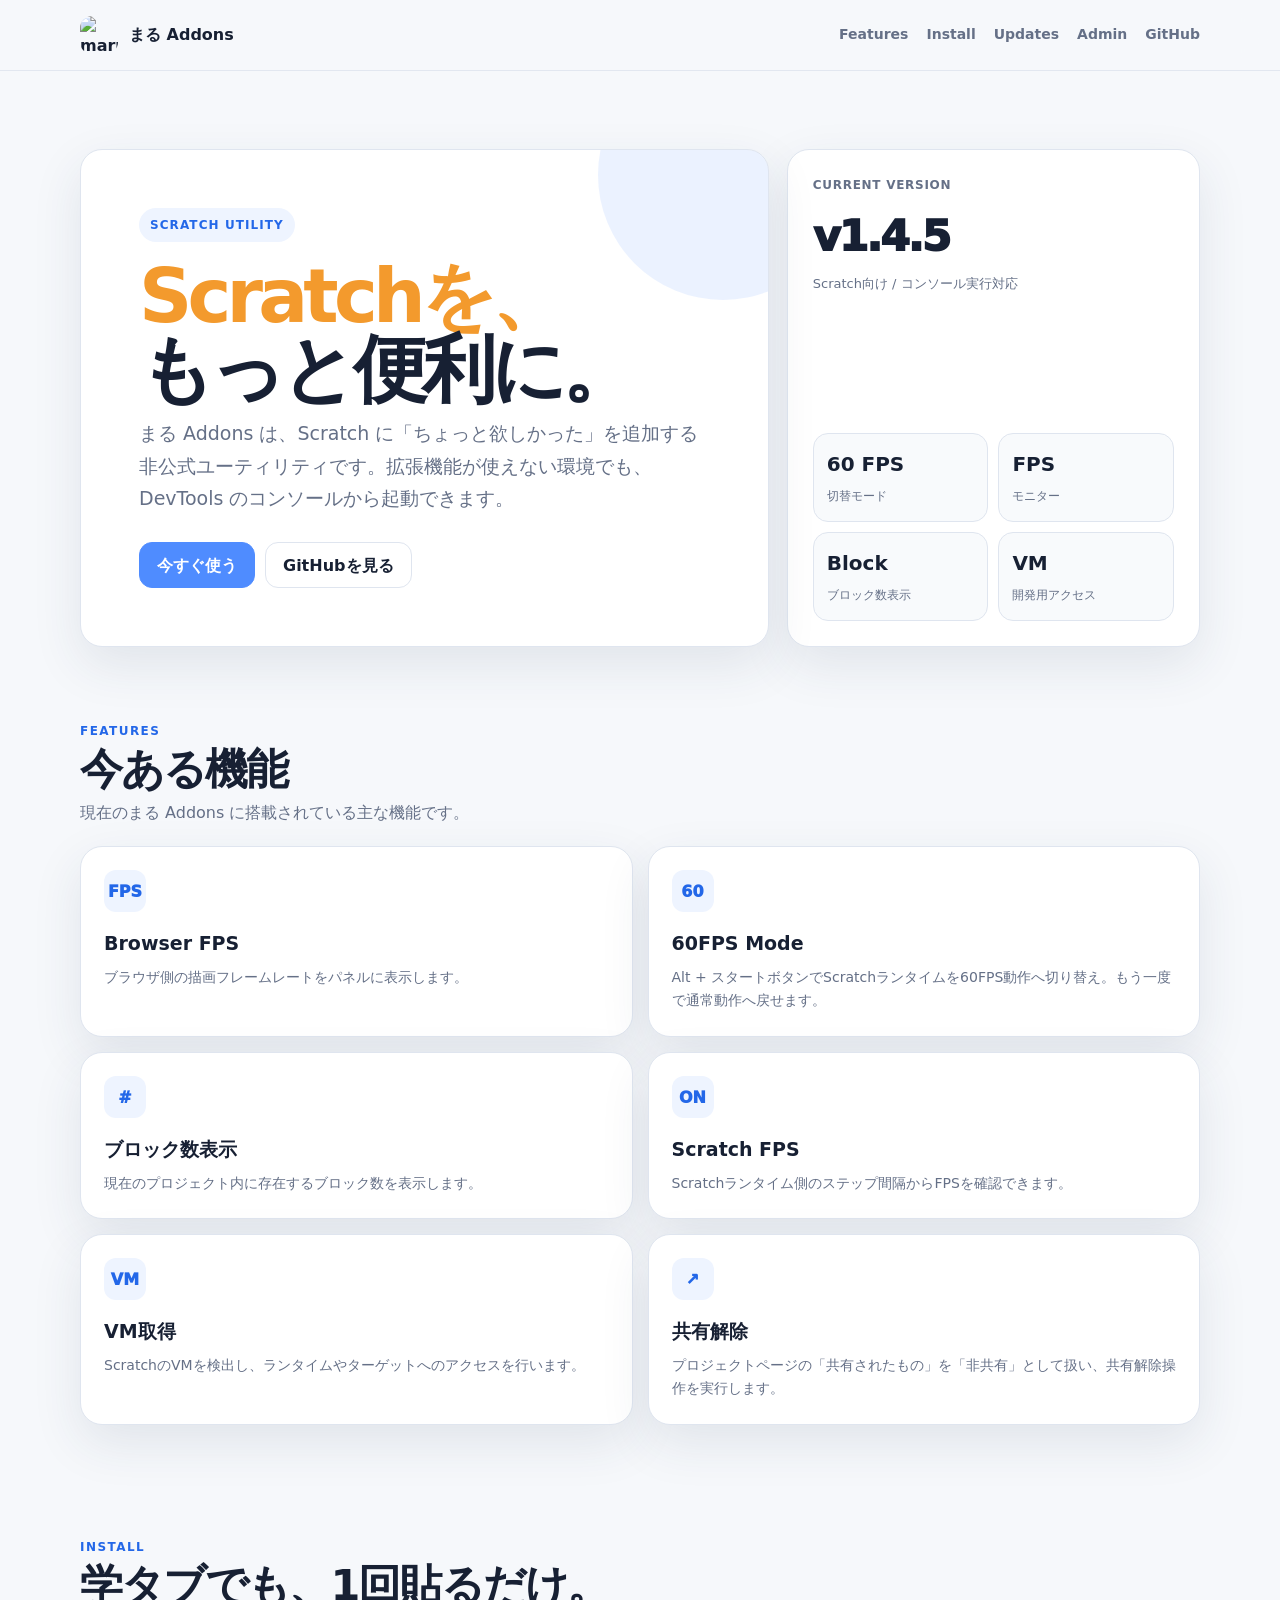
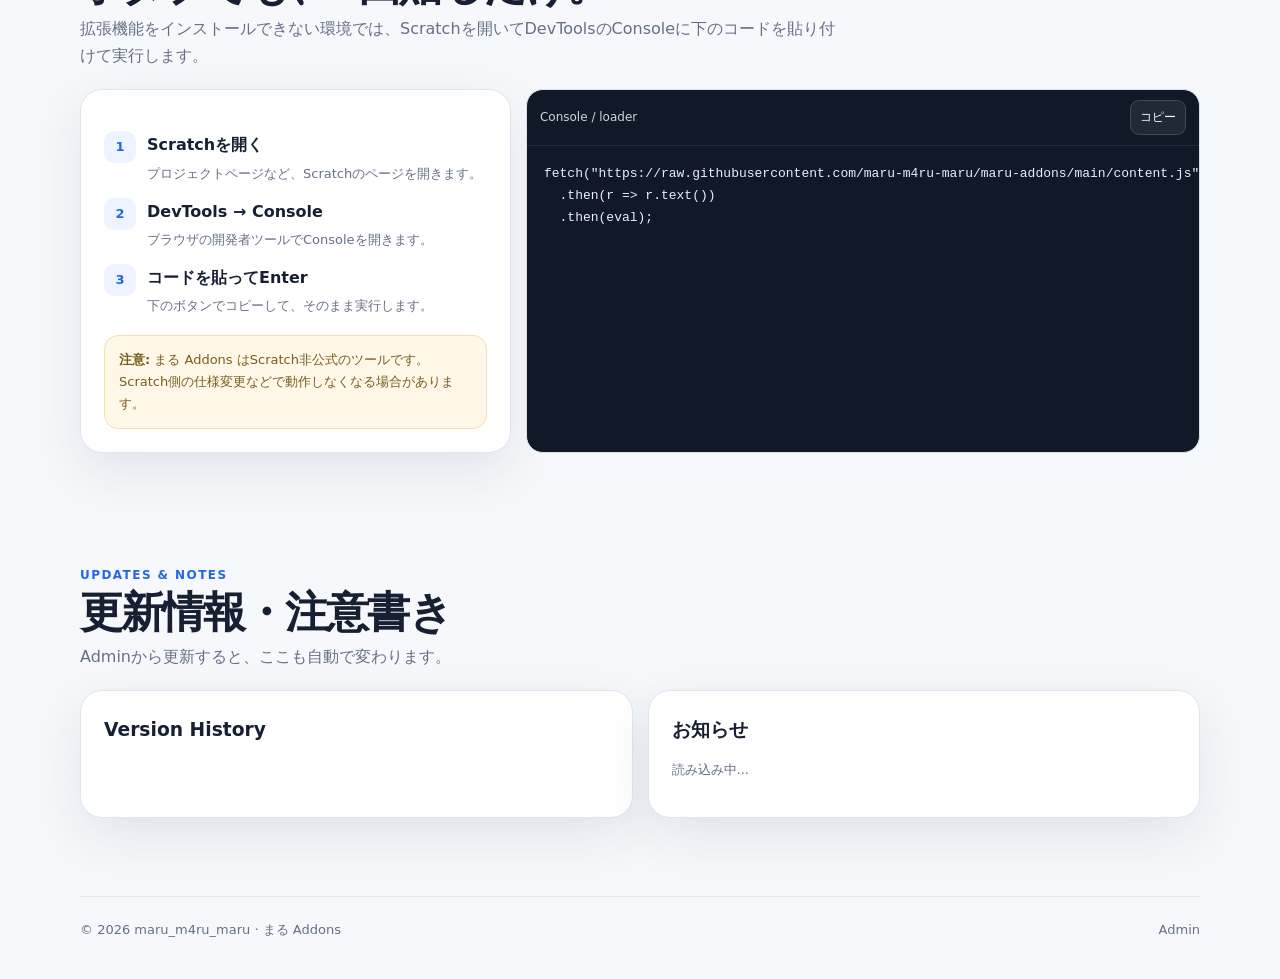
==== commit 20587c94: "Update index.html" ====
--- a/index.html
+++ b/index.html
@@ -4,31 +4,28 @@
 <meta charset="UTF-8">
 <meta name="viewport" content="width=device-width,initial-scale=1">
 <meta name="theme-color" content="#f6f8fb">
-<link rel="icon" type="image/png" href="https://uploads.scratch.mit.edu/get_image/user/175225580_60x60.png">
+<link rel="icon" type="image/svg+xml" href="data:image/svg+xml,%3Csvg xmlns='http://www.w3.org/2000/svg' viewBox='0 0 64 64'%3E%3Crect width='64' height='64' rx='16' fill='%236b4eff'/%3E%3Ctext x='32' y='44' text-anchor='middle' font-family='Arial,sans-serif' font-size='38' font-weight='900' fill='white'%3ES%3C/text%3E%3C/svg%3E">
 <title>まる Addons — Scratchをもっと便利に</title>
 <style>
-:root{--bg:#f6f8fb;--panel:#fff;--text:#172033;--muted:#657087;--accent:#4f8cff;--accent2:#2367e8;--line:#dfe5ef;--soft:#eef4ff;--shadow:0 18px 50px rgba(40,57,85,.10);--radius:22px;--max:1120px}*{box-sizing:border-box}html{scroll-behavior:smooth}body{margin:0;background:var(--bg);color:var(--text);font-family:Inter,ui-sans-serif,system-ui,-apple-system,BlinkMacSystemFont,"Segoe UI",sans-serif;line-height:1.7}a{color:inherit;text-decoration:none}.container{width:min(var(--max),calc(100% - 32px));margin:auto}.nav{position:sticky;top:0;z-index:20;background:rgba(246,248,251,.86);backdrop-filter:blur(16px);border-bottom:1px solid rgba(223,229,239,.9)}.nav-inner{min-height:70px;display:flex;align-items:center;justify-content:space-between;gap:18px}.brand{display:flex;align-items:center;gap:11px;font-weight:900}.brand img{width:38px;height:38px;border-radius:12px;object-fit:cover}.nav-links{display:flex;gap:18px;color:var(--muted);font-size:14px;font-weight:700}.nav-links a:hover{color:var(--text)}
-.hero{padding:78px 0 40px}.hero-grid{display:grid;grid-template-columns:1.25fr .75fr;gap:18px}.card{background:var(--panel);border:1px solid var(--line);border-radius:var(--radius);box-shadow:var(--shadow)}.hero-main{padding:clamp(28px,5vw,58px);position:relative;overflow:hidden}.hero-main:after{content:"";position:absolute;right:-80px;top:-100px;width:250px;height:250px;border-radius:50%;background:rgba(79,140,255,.11)}.eyebrow{display:inline-flex;padding:7px 11px;border-radius:999px;background:var(--soft);color:var(--accent2);font-size:12px;font-weight:900;letter-spacing:.09em}.hero h1{margin:18px 0 12px;font-size:clamp(42px,7vw,74px);line-height:.98;letter-spacing:-.065em}.gradient{background:linear-gradient(135deg,#182233,#4f8cff 70%,#76b2ff);-webkit-background-clip:text;background-clip:text;color:transparent}.lead{margin:0;max-width:740px;color:var(--muted);font-size:clamp(16px,2vw,19px)}.actions{display:flex;flex-wrap:wrap;gap:10px;margin-top:28px}.btn{display:inline-flex;align-items:center;justify-content:center;min-height:46px;padding:0 17px;border-radius:13px;font-weight:900;border:1px solid var(--line);transition:.18s}.btn:hover{transform:translateY(-2px)}.primary{background:var(--accent);border-color:var(--accent);color:white}.secondary{background:#fff}.side{padding:25px;display:flex;flex-direction:column;justify-content:space-between}.label{font-size:12px;color:var(--muted);font-weight:900;letter-spacing:.06em}.ver{font-size:43px;font-weight:950;letter-spacing:-.055em;margin-top:5px}.note{color:var(--muted);font-size:13px}.stats{display:grid;grid-template-columns:repeat(2,1fr);gap:10px;margin-top:22px}.stat{padding:13px;border-radius:15px;background:#f8fafc;border:1px solid var(--line)}.stat strong{display:block;font-size:20px}.stat span{font-size:12px;color:var(--muted)}
-section{padding:34px 0 78px}.head{margin-bottom:20px}.kicker{color:var(--accent2);font-size:12px;font-weight:900;letter-spacing:.12em;text-transform:uppercase}.head h2{margin:4px 0 7px;font-size:clamp(28px,4vw,43px);line-height:1.08;letter-spacing:-.045em}.head p{margin:0;color:var(--muted);max-width:760px}.grid{display:grid;grid-template-columns:repeat(2,1fr);gap:15px}.feature{padding:23px}.icon{width:42px;height:42px;border-radius:12px;display:grid;place-items:center;background:var(--soft);color:var(--accent2);font-weight:950;margin-bottom:15px}.feature h3{margin:0 0 6px;font-size:19px}.feature p{margin:0;color:var(--muted);font-size:14px}
-.manage{display:grid;grid-template-columns:.78fr 1.22fr;gap:15px}.panel{padding:23px}.steps{display:grid;gap:12px;margin-top:18px}.step{display:grid;grid-template-columns:32px 1fr;gap:11px}.num{width:32px;height:32px;border-radius:10px;display:grid;place-items:center;background:var(--soft);color:var(--accent2);font-weight:900;font-size:13px}.step strong{display:block}.step span{color:var(--muted);font-size:13px}.notice{margin-top:16px;padding:13px 14px;border-radius:14px;background:#fff8e8;border:1px solid #f2dfaa;color:#785d1c;font-size:13px}.code{overflow:hidden;border:1px solid #d7dfe9;border-radius:17px;background:#111827}.code-top{display:flex;align-items:center;justify-content:space-between;padding:10px 13px;color:#cbd5e1;border-bottom:1px solid rgba(255,255,255,.09);font-size:12px}.copy{border:1px solid rgba(255,255,255,.15);background:rgba(255,255,255,.07);color:white;border-radius:9px;padding:6px 9px;cursor:pointer;font:inherit}.code pre{margin:0;padding:17px;overflow:auto;color:#e8f0ff;font:13px/1.7 "SFMono-Regular",Consolas,monospace}.copy:active{transform:scale(.98)}
-.update{display:grid;grid-template-columns:1fr 1fr;gap:15px}.update-card{padding:23px}.update-card h3{margin:0 0 8px}.version-list{display:grid;gap:9px}.ver-row{padding:11px 12px;border:1px solid var(--line);border-radius:13px;background:#fafbfe}.ver-row b{display:inline-block;margin-right:8px}.muted{color:var(--muted);font-size:13px}.footer{padding:0 0 38px;color:var(--muted);font-size:13px}.footer-inner{border-top:1px solid var(--line);padding-top:22px;display:flex;justify-content:space-between;gap:16px}
-@media(max-width:900px){.hero-grid,.manage,.update{grid-template-columns:1fr}}@media(max-width:720px){.nav-links{display:none}.grid{grid-template-columns:1fr}.hero{padding-top:55px}.footer-inner{flex-direction:column}}
+:root{--bg:#f6f8fb;--panel:#fff;--text:#172033;--muted:#657087;--accent:#4f8cff;--accent2:#2367e8;--orange:#f39a2d;--line:#dfe5ef;--soft:#eef4ff;--shadow:0 18px 50px rgba(40,57,85,.10);--radius:22px;--max:1120px}*{box-sizing:border-box}html{scroll-behavior:smooth}body{margin:0;background:var(--bg);color:var(--text);font-family:Inter,ui-sans-serif,system-ui,-apple-system,BlinkMacSystemFont,"Segoe UI",sans-serif;line-height:1.7}a{color:inherit;text-decoration:none}.container{width:min(var(--max),calc(100% - 32px));margin:auto}.nav{position:sticky;top:0;z-index:20;background:rgba(246,248,251,.86);backdrop-filter:blur(16px);border-bottom:1px solid rgba(223,229,239,.9)}.nav-inner{min-height:70px;display:flex;align-items:center;justify-content:space-between;gap:18px}.brand{display:flex;align-items:center;gap:11px;font-weight:900}.brand img{width:38px;height:38px;border-radius:12px;object-fit:cover}.nav-links{display:flex;gap:18px;color:var(--muted);font-size:14px;font-weight:700}.nav-links a:hover{color:var(--text)}.hero{padding:78px 0 40px}.hero-grid{display:grid;grid-template-columns:1.25fr .75fr;gap:18px}.card{background:var(--panel);border:1px solid var(--line);border-radius:var(--radius);box-shadow:var(--shadow)}.hero-main{padding:clamp(28px,5vw,58px);position:relative;overflow:hidden}.hero-main:after{content:"";position:absolute;right:-80px;top:-100px;width:250px;height:250px;border-radius:50%;background:rgba(79,140,255,.11)}.eyebrow{display:inline-flex;padding:7px 11px;border-radius:999px;background:var(--soft);color:var(--accent2);font-size:12px;font-weight:900;letter-spacing:.09em}.hero h1{margin:18px 0 12px;font-size:clamp(42px,7vw,74px);line-height:.98;letter-spacing:-.065em}.gradient{color:var(--orange)}.lead{margin:0;max-width:740px;color:var(--muted);font-size:clamp(16px,2vw,19px)}.actions{display:flex;flex-wrap:wrap;gap:10px;margin-top:28px}.btn{display:inline-flex;align-items:center;justify-content:center;min-height:46px;padding:0 17px;border-radius:13px;font-weight:900;border:1px solid var(--line);transition:.18s}.btn:hover{transform:translateY(-2px)}.primary{background:var(--accent);border-color:var(--accent);color:white}.secondary{background:#fff}.side{padding:25px;display:flex;flex-direction:column;justify-content:space-between}.label{font-size:12px;color:var(--muted);font-weight:900;letter-spacing:.06em}.ver{font-size:43px;font-weight:950;letter-spacing:-.055em;margin-top:5px}.note{color:var(--muted);font-size:13px}.stats{display:grid;grid-template-columns:repeat(2,1fr);gap:10px;margin-top:22px}.stat{padding:13px;border-radius:15px;background:#f8fafc;border:1px solid var(--line)}.stat strong{display:block;font-size:20px}.stat span{font-size:12px;color:var(--muted)}section{padding:34px 0 78px}.head{margin-bottom:20px}.kicker{color:var(--accent2);font-size:12px;font-weight:900;letter-spacing:.12em;text-transform:uppercase}.head h2{margin:4px 0 7px;font-size:clamp(28px,4vw,43px);line-height:1.08;letter-spacing:-.045em}.head p{margin:0;color:var(--muted);max-width:760px}.grid{display:grid;grid-template-columns:repeat(2,1fr);gap:15px}.feature{padding:23px}.icon{width:42px;height:42px;border-radius:12px;display:grid;place-items:center;background:var(--soft);color:var(--accent2);font-weight:950;margin-bottom:15px}.feature h3{margin:0 0 6px;font-size:19px}.feature p{margin:0;color:var(--muted);font-size:14px}.manage{display:grid;grid-template-columns:.78fr 1.22fr;gap:15px}.panel{padding:23px}.steps{display:grid;gap:12px;margin-top:18px}.step{display:grid;grid-template-columns:32px 1fr;gap:11px}.num{width:32px;height:32px;border-radius:10px;display:grid;place-items:center;background:var(--soft);color:var(--accent2);font-weight:900;font-size:13px}.step strong{display:block}.step span{color:var(--muted);font-size:13px}.notice{margin-top:16px;padding:13px 14px;border-radius:14px;background:#fff8e8;border:1px solid #f2dfaa;color:#785d1c;font-size:13px}.code{overflow:hidden;border:1px solid #d7dfe9;border-radius:17px;background:#111827}.code-top{display:flex;align-items:center;justify-content:space-between;padding:10px 13px;color:#cbd5e1;border-bottom:1px solid rgba(255,255,255,.09);font-size:12px}.copy{border:1px solid rgba(255,255,255,.15);background:rgba(255,255,255,.07);color:white;border-radius:9px;padding:6px 9px;cursor:pointer;font:inherit}.code pre{margin:0;padding:17px;overflow:auto;color:#e8f0ff;font:13px/1.7 "SFMono-Regular",Consolas,monospace}.copy:active{transform:scale(.98)}.update{display:grid;grid-template-columns:1fr 1fr;gap:15px}.update-card{padding:23px}.update-card h3{margin:0 0 8px}.version-list{display:grid;gap:9px}.ver-row{padding:11px 12px;border:1px solid var(--line);border-radius:13px;background:#fafbfe}.ver-row b{display:inline-block;margin-right:8px}.muted{color:var(--muted);font-size:13px}.footer{padding:0 0 38px;color:var(--muted);font-size:13px}.footer-inner{border-top:1px solid var(--line);padding-top:22px;display:flex;justify-content:space-between;gap:16px}@media(max-width:900px){.hero-grid,.manage,.update{grid-template-columns:1fr}}@media(max-width:720px){.nav-links{display:none}.grid{grid-template-columns:1fr}.hero{padding-top:55px}.footer-inner{flex-direction:column}}
 </style>
 </head>
 <body>
-<header class="nav"><div class="container nav-inner"><a class="brand" href="#top"><img src="https://uploads.scratch.mit.edu/get_image/user/175225580_60x60.png" alt="maru"><span>まる Addons</span></a><nav class="nav-links"><a href="#features">Features</a><a href="#install">Install</a><a href="#updates">Updates</a><a href="https://github.com/maru-m4ru-maru/maru-addons" target="_blank" rel="noreferrer">GitHub</a></nav></div></header>
+<header class="nav"><div class="container nav-inner"><a class="brand" href="#top"><img src="https://uploads.scratch.mit.edu/get_image/user/175225580_60x60.png" alt="maru"><span>まる Addons</span></a><nav class="nav-links"><a href="#features">Features</a><a href="#install">Install</a><a href="#updates">Updates</a><a href="./admin/">Admin</a><a href="https://github.com/maru-m4ru-maru/maru-addons" target="_blank" rel="noreferrer">GitHub</a></nav></div></header>
 <main id="top">
 <section class="hero"><div class="container hero-grid"><div class="card hero-main"><div class="eyebrow">SCRATCH UTILITY</div><h1><span class="gradient">Scratchを、</span><br>もっと便利に。</h1><p class="lead">まる Addons は、Scratch に「ちょっと欲しかった」を追加する非公式ユーティリティです。拡張機能が使えない環境でも、DevTools のコンソールから起動できます。</p><div class="actions"><a class="btn primary" href="#install">今すぐ使う</a><a class="btn secondary" href="https://github.com/maru-m4ru-maru/maru-addons" target="_blank" rel="noreferrer">GitHubを見る</a></div></div><aside class="card side"><div><div class="label">CURRENT VERSION</div><div class="ver" id="currentVersion">v1.4.5</div><div class="note" id="versionNote">Scratch向け / コンソール実行対応</div></div><div class="stats"><div class="stat"><strong>60 FPS</strong><span>切替モード</span></div><div class="stat"><strong>FPS</strong><span>モニター</span></div><div class="stat"><strong>Block</strong><span>ブロック数表示</span></div><div class="stat"><strong>VM</strong><span>開発用アクセス</span></div></div></aside></div></section>
 <section id="features"><div class="container"><div class="head"><div class="kicker">FEATURES</div><h2>今ある機能</h2><p>現在のまる Addons に搭載されている主な機能です。</p></div><div class="grid"><article class="card feature"><div class="icon">FPS</div><h3>Browser FPS</h3><p>ブラウザ側の描画フレームレートをパネルに表示します。</p></article><article class="card feature"><div class="icon">60</div><h3>60FPS Mode</h3><p>Alt + スタートボタンでScratchランタイムを60FPS動作へ切り替え。もう一度で通常動作へ戻せます。</p></article><article class="card feature"><div class="icon">#</div><h3>ブロック数表示</h3><p>現在のプロジェクト内に存在するブロック数を表示します。</p></article><article class="card feature"><div class="icon">ON</div><h3>Scratch FPS</h3><p>Scratchランタイム側のステップ間隔からFPSを確認できます。</p></article><article class="card feature"><div class="icon">VM</div><h3>VM取得</h3><p>ScratchのVMを検出し、ランタイムやターゲットへのアクセスを行います。</p></article><article class="card feature"><div class="icon">↗</div><h3>共有解除</h3><p>プロジェクトページの「共有されたもの」を「非共有」として扱い、共有解除操作を実行します。</p></article></div></div></section>
-<section id="install"><div class="container"><div class="head"><div class="kicker">INSTALL</div><h2>学タブでも、1回貼るだけ。</h2><p>拡張機能をインストールできない環境では、Scratchを開いてDevToolsのConsoleに下のコードを貼り付けて実行します。</p></div><div class="manage"><div class="card panel"><div class="steps"><div class="step"><div class="num">1</div><div><strong>Scratchを開く</strong><span>プロジェクトページなど、Scratchのページを開きます。</span></div></div><div class="step"><div class="num">2</div><div><strong>DevTools → Console</strong><span>ブラウザの開発者ツールでConsoleを開きます。</span></div></div><div class="step"><div class="num">3</div><div><strong>コードを貼ってEnter</strong><span>下のボタンでコピーして、そのまま実行します。</span></div></div></div><div class="notice"><b>注意:</b> まる Addons はScratch非公式のツールです。Scratch側の仕様変更などで動作しなくなる場合があります。</div></div><div class="code"><div class="code-top"><span>Console / loader</span><button class="copy" id="copyBtn">コピー</button></div><pre><code id="loader">fetch("https://raw.githubusercontent.com/maru-m4ru-maru/maru-addons/main/content.js")
+<section id="install"><div class="container"><div class="head"><div class="kicker">INSTALL</div><h2>学タブでも、1回貼るだけ。</h2><p>拡張機能をインストールできない環境では、Scratchを開いてDevToolsのConsoleに下のコードを貼り付けて実行します。</p></div><div class="manage"><div class="card panel"><div class="steps"><div class="step"><div class="num">1</div><div><strong>Scratchを開く</strong><span>プロジェクトページなど、Scratchのページを開きます。</span></div></div><div class="step"><div class="num">2</div><div><strong>DevTools → Console</strong><span>ブラウザの開発者ツールでConsoleを開きます。</span></div></div><div class="step"><div class="num">3</div><div><strong>コードを貼ってEnter</strong><span>下のボタンでコピーして、そのまま実行します。</span></div></div></div><div class="notice" id="installWarning"><b>注意:</b> まる Addons はScratch非公式のツールです。Scratch側の仕様変更などで動作しなくなる場合があります。</div></div><div class="code"><div class="code-top"><span>Console / loader</span><button class="copy" id="copyBtn">コピー</button></div><pre><code id="loader">fetch("https://raw.githubusercontent.com/maru-m4ru-maru/maru-addons/main/content.js")
   .then(r =&gt; r.text())
   .then(eval);</code></pre></div></div></div></section>
-<section id="updates"><div class="container"><div class="head"><div class="kicker">UPDATES &amp; NOTES</div><h2>更新情報・注意書き</h2><p>ここを更新して、バージョンアップや重要なお知らせをいつでも掲載できます。</p></div><div class="update"><div class="card update-card"><h3>Version History</h3><div class="version-list" id="versionHistory"><div class="ver-row"><b>v1.4.5</b><span class="muted">FPS表示 / 60FPS切替 / ブロック数表示 / 共有解除などを搭載</span></div><div class="ver-row"><b>Next</b><span class="muted">新機能・改善はここに追加していきます。</span></div></div></div><div class="card update-card"><h3>お知らせ</h3><div id="noticeArea"><p class="muted">現在はコンソール実行を中心に提供しています。Scratch本体のアップデートによってDOMやランタイム内部が変わると、一部機能が動かなくなる可能性があります。</p><p class="muted">問題を見つけたらGitHubのIssueやプロジェクトページなどで報告してください。</p></div></div></div></div></section>
+<section id="updates"><div class="container"><div class="head"><div class="kicker">UPDATES &amp; NOTES</div><h2>更新情報・注意書き</h2><p>Adminから更新すると、ここも自動で変わります。</p></div><div class="update"><div class="card update-card"><h3>Version History</h3><div class="version-list" id="versionHistory"></div></div><div class="card update-card"><h3>お知らせ</h3><div id="noticeArea"><p class="muted">読み込み中...</p></div><div id="warningArea"></div></div></div></div></section>
 </main>
-<footer class="footer"><div class="container footer-inner"><span>© 2026 maru_m4ru_maru · まる Addons</span><a href="https://github.com/maru-m4ru-maru/maru-addons" target="_blank" rel="noreferrer">GitHub</a></div></footer>
+<footer class="footer"><div class="container footer-inner"><span>© 2026 maru_m4ru_maru · まる Addons</span><a href="./admin/">Admin</a></div></footer>
 <script>
+const WORKER_URL="https://maru-addons-admin.maru-0727.workers.dev";
 const btn=document.getElementById('copyBtn'),code=document.getElementById('loader');
 btn.addEventListener('click',async()=>{try{await navigator.clipboard.writeText(code.textContent);btn.textContent='コピー済み！';setTimeout(()=>btn.textContent='コピー',1400)}catch(e){btn.textContent='コピー失敗';setTimeout(()=>btn.textContent='コピー',1400)}});
+async function loadSiteData(){try{const r=await fetch(`${WORKER_URL}/site-data?cb=${Date.now()}`,{cache:'no-store'});if(!r.ok)throw new Error(`HTTP ${r.status}`);const d=await r.json();document.getElementById('currentVersion').textContent=d.version||'v1.4.5';document.getElementById('versionNote').textContent=d.versionNote||'';document.getElementById('installWarning').innerHTML='<b>注意:</b> '+(d.warning||'まる AddonsはScratch非公式のツールです。');document.getElementById('noticeArea').innerHTML=d.notice?`<p class="muted">${escapeHTML(d.notice).replace(/\n/g,'<br>')}</p>`:'<p class="muted">現在、お知らせはありません。</p>';const history=document.getElementById('versionHistory');history.innerHTML='';(Array.isArray(d.history)?d.history:[]).forEach(item=>{const row=document.createElement('div');row.className='ver-row';row.innerHTML=`<b>${escapeHTML(item.version||'')}</b>${item.date?`<span class="muted">${escapeHTML(item.date)}</span> `:''}<span class="muted">${escapeHTML(item.text||'')}</span>`;history.appendChild(row)});if(!history.children.length)history.innerHTML='<div class="ver-row"><span class="muted">更新履歴はまだありません。</span></div>';}catch(e){console.warn('[MARU Addons] site data load failed',e)}}function escapeHTML(v){return String(v??'').replace(/[&<>'"]/g,c=>({'&':'&amp;','<':'&lt;','>':'&gt;','\'':'&#39;','"':'&quot;'}[c]))}loadSiteData();
 </script>
 </body>
 </html>
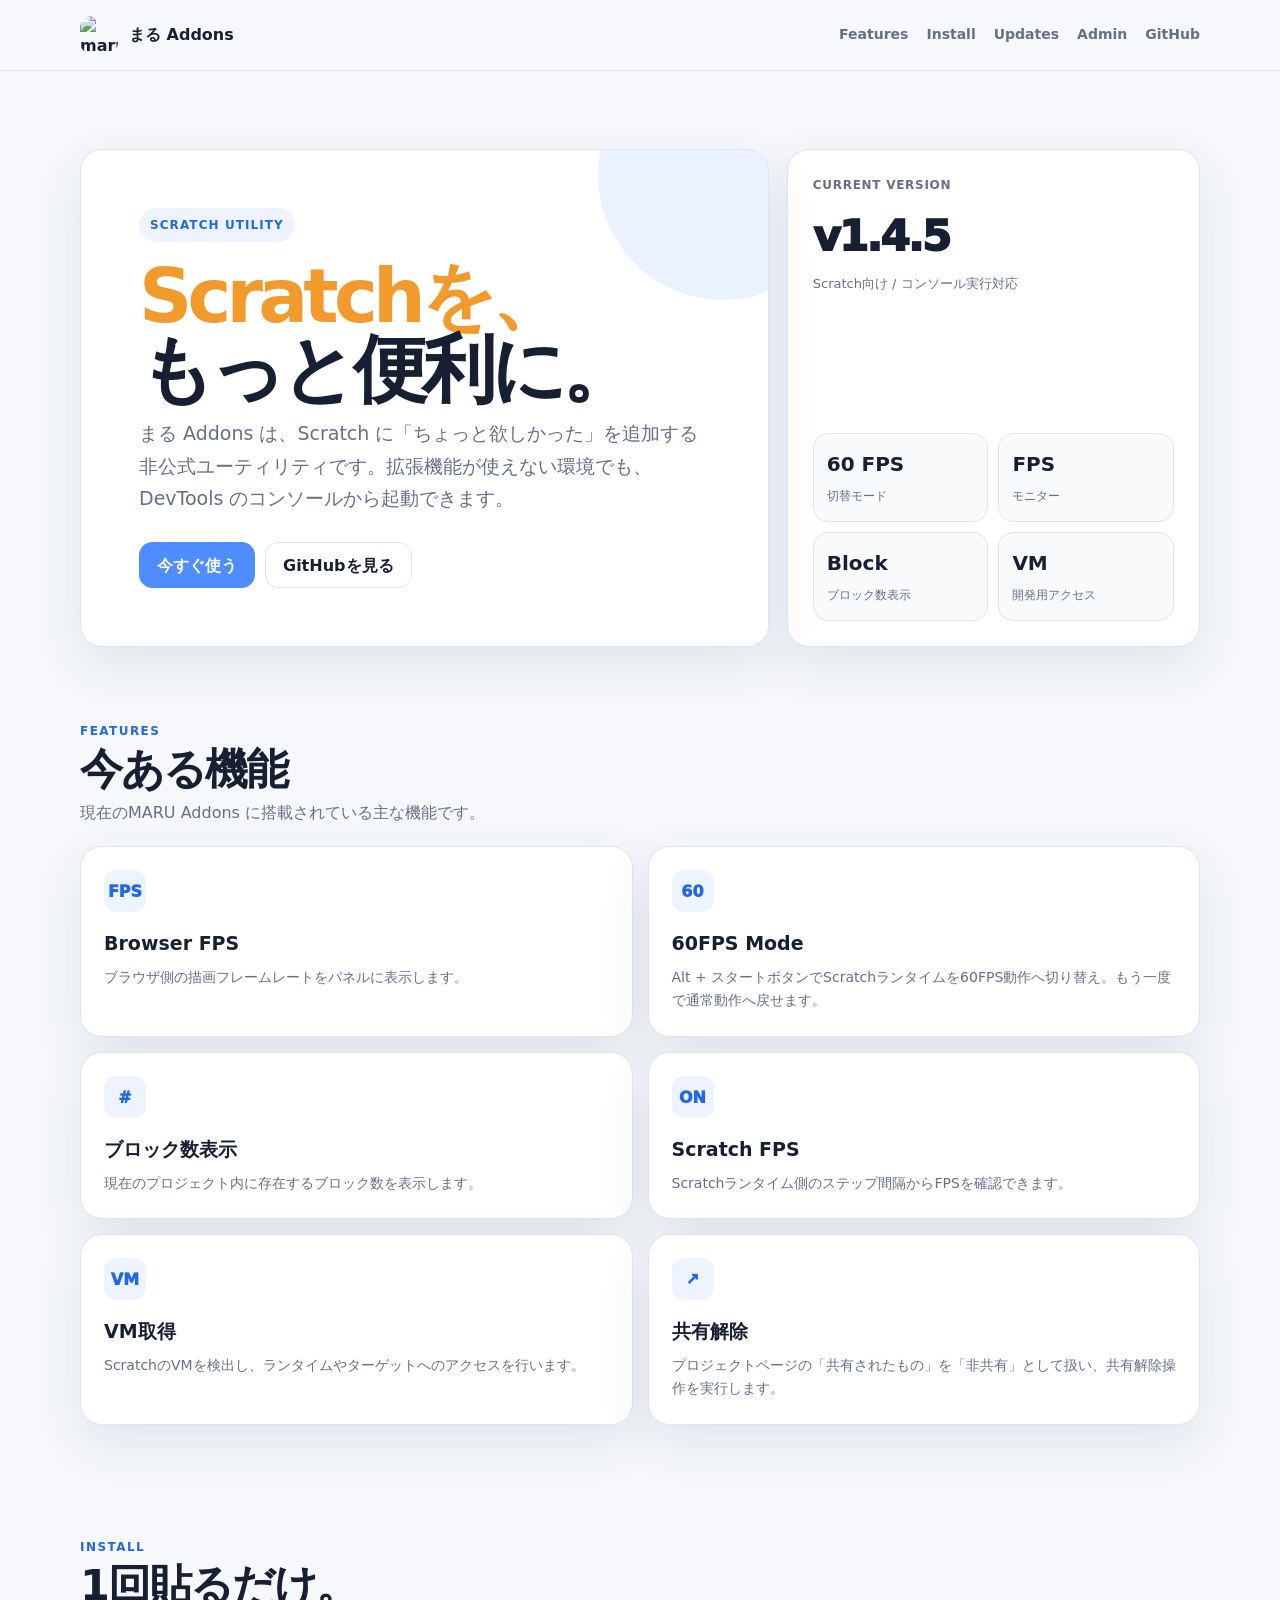
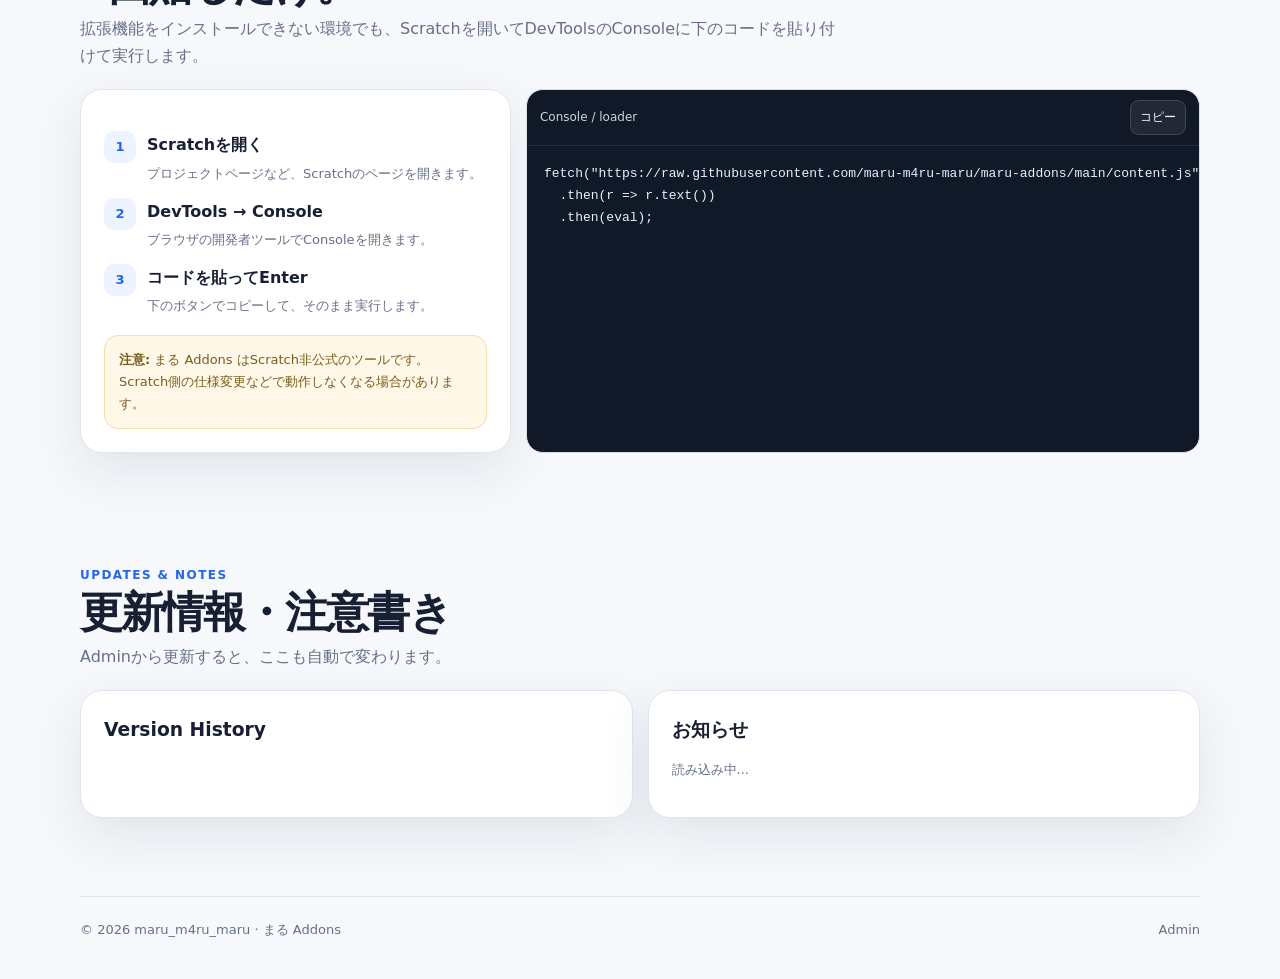
==== commit 58e56834: "Update index.html" ====
--- a/index.html
+++ b/index.html
@@ -5,7 +5,7 @@
 <meta name="viewport" content="width=device-width,initial-scale=1">
 <meta name="theme-color" content="#f6f8fb">
 <link rel="icon" type="image/svg+xml" href="data:image/svg+xml,%3Csvg xmlns='http://www.w3.org/2000/svg' viewBox='0 0 64 64'%3E%3Crect width='64' height='64' rx='16' fill='%236b4eff'/%3E%3Ctext x='32' y='44' text-anchor='middle' font-family='Arial,sans-serif' font-size='38' font-weight='900' fill='white'%3ES%3C/text%3E%3C/svg%3E">
-<title>まる Addons — Scratchをもっと便利に</title>
+<title>MARU Addons — Scratchをもっと便利に</title>
 <style>
 :root{--bg:#f6f8fb;--panel:#fff;--text:#172033;--muted:#657087;--accent:#4f8cff;--accent2:#2367e8;--orange:#f39a2d;--line:#dfe5ef;--soft:#eef4ff;--shadow:0 18px 50px rgba(40,57,85,.10);--radius:22px;--max:1120px}*{box-sizing:border-box}html{scroll-behavior:smooth}body{margin:0;background:var(--bg);color:var(--text);font-family:Inter,ui-sans-serif,system-ui,-apple-system,BlinkMacSystemFont,"Segoe UI",sans-serif;line-height:1.7}a{color:inherit;text-decoration:none}.container{width:min(var(--max),calc(100% - 32px));margin:auto}.nav{position:sticky;top:0;z-index:20;background:rgba(246,248,251,.86);backdrop-filter:blur(16px);border-bottom:1px solid rgba(223,229,239,.9)}.nav-inner{min-height:70px;display:flex;align-items:center;justify-content:space-between;gap:18px}.brand{display:flex;align-items:center;gap:11px;font-weight:900}.brand img{width:38px;height:38px;border-radius:12px;object-fit:cover}.nav-links{display:flex;gap:18px;color:var(--muted);font-size:14px;font-weight:700}.nav-links a:hover{color:var(--text)}.hero{padding:78px 0 40px}.hero-grid{display:grid;grid-template-columns:1.25fr .75fr;gap:18px}.card{background:var(--panel);border:1px solid var(--line);border-radius:var(--radius);box-shadow:var(--shadow)}.hero-main{padding:clamp(28px,5vw,58px);position:relative;overflow:hidden}.hero-main:after{content:"";position:absolute;right:-80px;top:-100px;width:250px;height:250px;border-radius:50%;background:rgba(79,140,255,.11)}.eyebrow{display:inline-flex;padding:7px 11px;border-radius:999px;background:var(--soft);color:var(--accent2);font-size:12px;font-weight:900;letter-spacing:.09em}.hero h1{margin:18px 0 12px;font-size:clamp(42px,7vw,74px);line-height:.98;letter-spacing:-.065em}.gradient{color:var(--orange)}.lead{margin:0;max-width:740px;color:var(--muted);font-size:clamp(16px,2vw,19px)}.actions{display:flex;flex-wrap:wrap;gap:10px;margin-top:28px}.btn{display:inline-flex;align-items:center;justify-content:center;min-height:46px;padding:0 17px;border-radius:13px;font-weight:900;border:1px solid var(--line);transition:.18s}.btn:hover{transform:translateY(-2px)}.primary{background:var(--accent);border-color:var(--accent);color:white}.secondary{background:#fff}.side{padding:25px;display:flex;flex-direction:column;justify-content:space-between}.label{font-size:12px;color:var(--muted);font-weight:900;letter-spacing:.06em}.ver{font-size:43px;font-weight:950;letter-spacing:-.055em;margin-top:5px}.note{color:var(--muted);font-size:13px}.stats{display:grid;grid-template-columns:repeat(2,1fr);gap:10px;margin-top:22px}.stat{padding:13px;border-radius:15px;background:#f8fafc;border:1px solid var(--line)}.stat strong{display:block;font-size:20px}.stat span{font-size:12px;color:var(--muted)}section{padding:34px 0 78px}.head{margin-bottom:20px}.kicker{color:var(--accent2);font-size:12px;font-weight:900;letter-spacing:.12em;text-transform:uppercase}.head h2{margin:4px 0 7px;font-size:clamp(28px,4vw,43px);line-height:1.08;letter-spacing:-.045em}.head p{margin:0;color:var(--muted);max-width:760px}.grid{display:grid;grid-template-columns:repeat(2,1fr);gap:15px}.feature{padding:23px}.icon{width:42px;height:42px;border-radius:12px;display:grid;place-items:center;background:var(--soft);color:var(--accent2);font-weight:950;margin-bottom:15px}.feature h3{margin:0 0 6px;font-size:19px}.feature p{margin:0;color:var(--muted);font-size:14px}.manage{display:grid;grid-template-columns:.78fr 1.22fr;gap:15px}.panel{padding:23px}.steps{display:grid;gap:12px;margin-top:18px}.step{display:grid;grid-template-columns:32px 1fr;gap:11px}.num{width:32px;height:32px;border-radius:10px;display:grid;place-items:center;background:var(--soft);color:var(--accent2);font-weight:900;font-size:13px}.step strong{display:block}.step span{color:var(--muted);font-size:13px}.notice{margin-top:16px;padding:13px 14px;border-radius:14px;background:#fff8e8;border:1px solid #f2dfaa;color:#785d1c;font-size:13px}.code{overflow:hidden;border:1px solid #d7dfe9;border-radius:17px;background:#111827}.code-top{display:flex;align-items:center;justify-content:space-between;padding:10px 13px;color:#cbd5e1;border-bottom:1px solid rgba(255,255,255,.09);font-size:12px}.copy{border:1px solid rgba(255,255,255,.15);background:rgba(255,255,255,.07);color:white;border-radius:9px;padding:6px 9px;cursor:pointer;font:inherit}.code pre{margin:0;padding:17px;overflow:auto;color:#e8f0ff;font:13px/1.7 "SFMono-Regular",Consolas,monospace}.copy:active{transform:scale(.98)}.update{display:grid;grid-template-columns:1fr 1fr;gap:15px}.update-card{padding:23px}.update-card h3{margin:0 0 8px}.version-list{display:grid;gap:9px}.ver-row{padding:11px 12px;border:1px solid var(--line);border-radius:13px;background:#fafbfe}.ver-row b{display:inline-block;margin-right:8px}.muted{color:var(--muted);font-size:13px}.footer{padding:0 0 38px;color:var(--muted);font-size:13px}.footer-inner{border-top:1px solid var(--line);padding-top:22px;display:flex;justify-content:space-between;gap:16px}@media(max-width:900px){.hero-grid,.manage,.update{grid-template-columns:1fr}}@media(max-width:720px){.nav-links{display:none}.grid{grid-template-columns:1fr}.hero{padding-top:55px}.footer-inner{flex-direction:column}}
 </style>
@@ -14,8 +14,8 @@
 <header class="nav"><div class="container nav-inner"><a class="brand" href="#top"><img src="https://uploads.scratch.mit.edu/get_image/user/175225580_60x60.png" alt="maru"><span>まる Addons</span></a><nav class="nav-links"><a href="#features">Features</a><a href="#install">Install</a><a href="#updates">Updates</a><a href="./admin/">Admin</a><a href="https://github.com/maru-m4ru-maru/maru-addons" target="_blank" rel="noreferrer">GitHub</a></nav></div></header>
 <main id="top">
 <section class="hero"><div class="container hero-grid"><div class="card hero-main"><div class="eyebrow">SCRATCH UTILITY</div><h1><span class="gradient">Scratchを、</span><br>もっと便利に。</h1><p class="lead">まる Addons は、Scratch に「ちょっと欲しかった」を追加する非公式ユーティリティです。拡張機能が使えない環境でも、DevTools のコンソールから起動できます。</p><div class="actions"><a class="btn primary" href="#install">今すぐ使う</a><a class="btn secondary" href="https://github.com/maru-m4ru-maru/maru-addons" target="_blank" rel="noreferrer">GitHubを見る</a></div></div><aside class="card side"><div><div class="label">CURRENT VERSION</div><div class="ver" id="currentVersion">v1.4.5</div><div class="note" id="versionNote">Scratch向け / コンソール実行対応</div></div><div class="stats"><div class="stat"><strong>60 FPS</strong><span>切替モード</span></div><div class="stat"><strong>FPS</strong><span>モニター</span></div><div class="stat"><strong>Block</strong><span>ブロック数表示</span></div><div class="stat"><strong>VM</strong><span>開発用アクセス</span></div></div></aside></div></section>
-<section id="features"><div class="container"><div class="head"><div class="kicker">FEATURES</div><h2>今ある機能</h2><p>現在のまる Addons に搭載されている主な機能です。</p></div><div class="grid"><article class="card feature"><div class="icon">FPS</div><h3>Browser FPS</h3><p>ブラウザ側の描画フレームレートをパネルに表示します。</p></article><article class="card feature"><div class="icon">60</div><h3>60FPS Mode</h3><p>Alt + スタートボタンでScratchランタイムを60FPS動作へ切り替え。もう一度で通常動作へ戻せます。</p></article><article class="card feature"><div class="icon">#</div><h3>ブロック数表示</h3><p>現在のプロジェクト内に存在するブロック数を表示します。</p></article><article class="card feature"><div class="icon">ON</div><h3>Scratch FPS</h3><p>Scratchランタイム側のステップ間隔からFPSを確認できます。</p></article><article class="card feature"><div class="icon">VM</div><h3>VM取得</h3><p>ScratchのVMを検出し、ランタイムやターゲットへのアクセスを行います。</p></article><article class="card feature"><div class="icon">↗</div><h3>共有解除</h3><p>プロジェクトページの「共有されたもの」を「非共有」として扱い、共有解除操作を実行します。</p></article></div></div></section>
-<section id="install"><div class="container"><div class="head"><div class="kicker">INSTALL</div><h2>学タブでも、1回貼るだけ。</h2><p>拡張機能をインストールできない環境では、Scratchを開いてDevToolsのConsoleに下のコードを貼り付けて実行します。</p></div><div class="manage"><div class="card panel"><div class="steps"><div class="step"><div class="num">1</div><div><strong>Scratchを開く</strong><span>プロジェクトページなど、Scratchのページを開きます。</span></div></div><div class="step"><div class="num">2</div><div><strong>DevTools → Console</strong><span>ブラウザの開発者ツールでConsoleを開きます。</span></div></div><div class="step"><div class="num">3</div><div><strong>コードを貼ってEnter</strong><span>下のボタンでコピーして、そのまま実行します。</span></div></div></div><div class="notice" id="installWarning"><b>注意:</b> まる Addons はScratch非公式のツールです。Scratch側の仕様変更などで動作しなくなる場合があります。</div></div><div class="code"><div class="code-top"><span>Console / loader</span><button class="copy" id="copyBtn">コピー</button></div><pre><code id="loader">fetch("https://raw.githubusercontent.com/maru-m4ru-maru/maru-addons/main/content.js")
+<section id="features"><div class="container"><div class="head"><div class="kicker">FEATURES</div><h2>今ある機能</h2><p>現在のMARU Addons に搭載されている主な機能です。</p></div><div class="grid"><article class="card feature"><div class="icon">FPS</div><h3>Browser FPS</h3><p>ブラウザ側の描画フレームレートをパネルに表示します。</p></article><article class="card feature"><div class="icon">60</div><h3>60FPS Mode</h3><p>Alt + スタートボタンでScratchランタイムを60FPS動作へ切り替え。もう一度で通常動作へ戻せます。</p></article><article class="card feature"><div class="icon">#</div><h3>ブロック数表示</h3><p>現在のプロジェクト内に存在するブロック数を表示します。</p></article><article class="card feature"><div class="icon">ON</div><h3>Scratch FPS</h3><p>Scratchランタイム側のステップ間隔からFPSを確認できます。</p></article><article class="card feature"><div class="icon">VM</div><h3>VM取得</h3><p>ScratchのVMを検出し、ランタイムやターゲットへのアクセスを行います。</p></article><article class="card feature"><div class="icon">↗</div><h3>共有解除</h3><p>プロジェクトページの「共有されたもの」を「非共有」として扱い、共有解除操作を実行します。</p></article></div></div></section>
+<section id="install"><div class="container"><div class="head"><div class="kicker">INSTALL</div><h2>1回貼るだけ。</h2><p>拡張機能をインストールできない環境でも、Scratchを開いてDevToolsのConsoleに下のコードを貼り付けて実行します。</p></div><div class="manage"><div class="card panel"><div class="steps"><div class="step"><div class="num">1</div><div><strong>Scratchを開く</strong><span>プロジェクトページなど、Scratchのページを開きます。</span></div></div><div class="step"><div class="num">2</div><div><strong>DevTools → Console</strong><span>ブラウザの開発者ツールでConsoleを開きます。</span></div></div><div class="step"><div class="num">3</div><div><strong>コードを貼ってEnter</strong><span>下のボタンでコピーして、そのまま実行します。</span></div></div></div><div class="notice" id="installWarning"><b>注意:</b> まる Addons はScratch非公式のツールです。Scratch側の仕様変更などで動作しなくなる場合があります。</div></div><div class="code"><div class="code-top"><span>Console / loader</span><button class="copy" id="copyBtn">コピー</button></div><pre><code id="loader">fetch("https://raw.githubusercontent.com/maru-m4ru-maru/maru-addons/main/content.js")
   .then(r =&gt; r.text())
   .then(eval);</code></pre></div></div></div></section>
 <section id="updates"><div class="container"><div class="head"><div class="kicker">UPDATES &amp; NOTES</div><h2>更新情報・注意書き</h2><p>Adminから更新すると、ここも自動で変わります。</p></div><div class="update"><div class="card update-card"><h3>Version History</h3><div class="version-list" id="versionHistory"></div></div><div class="card update-card"><h3>お知らせ</h3><div id="noticeArea"><p class="muted">読み込み中...</p></div><div id="warningArea"></div></div></div></div></section>
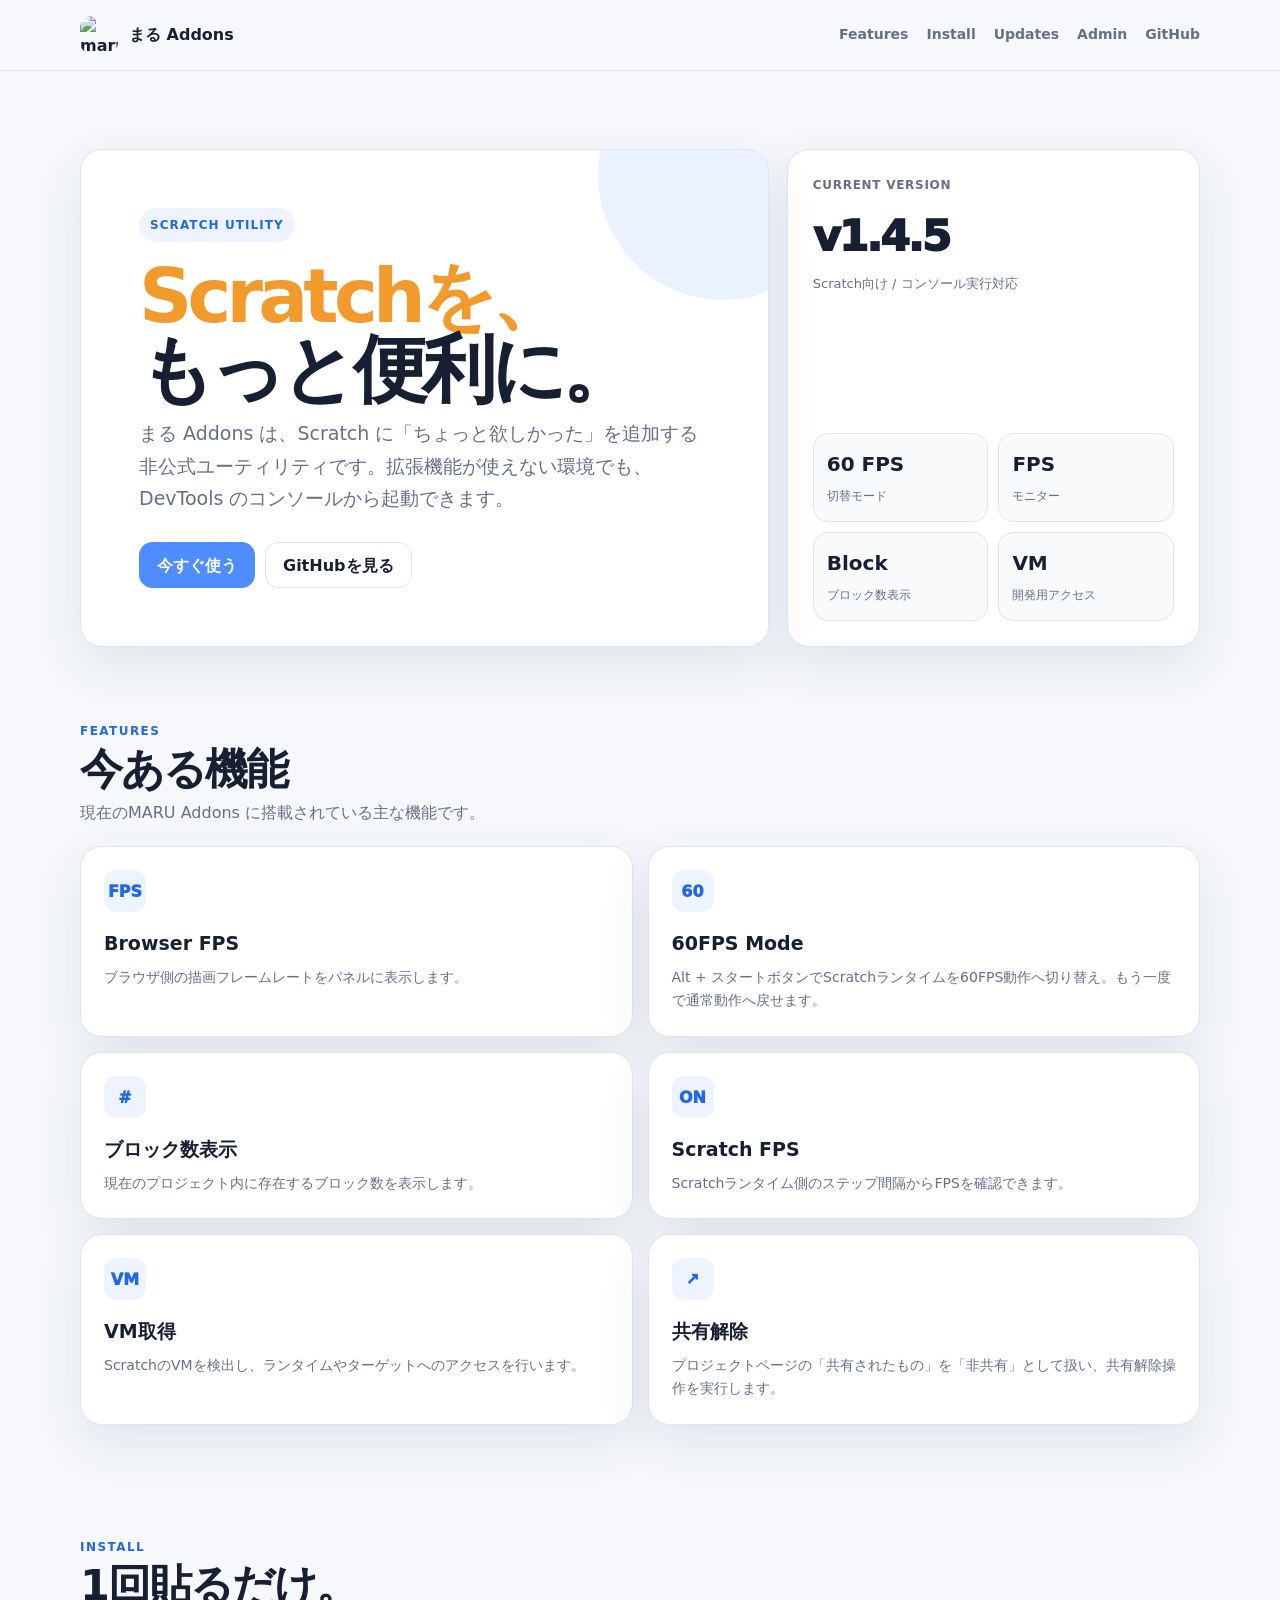
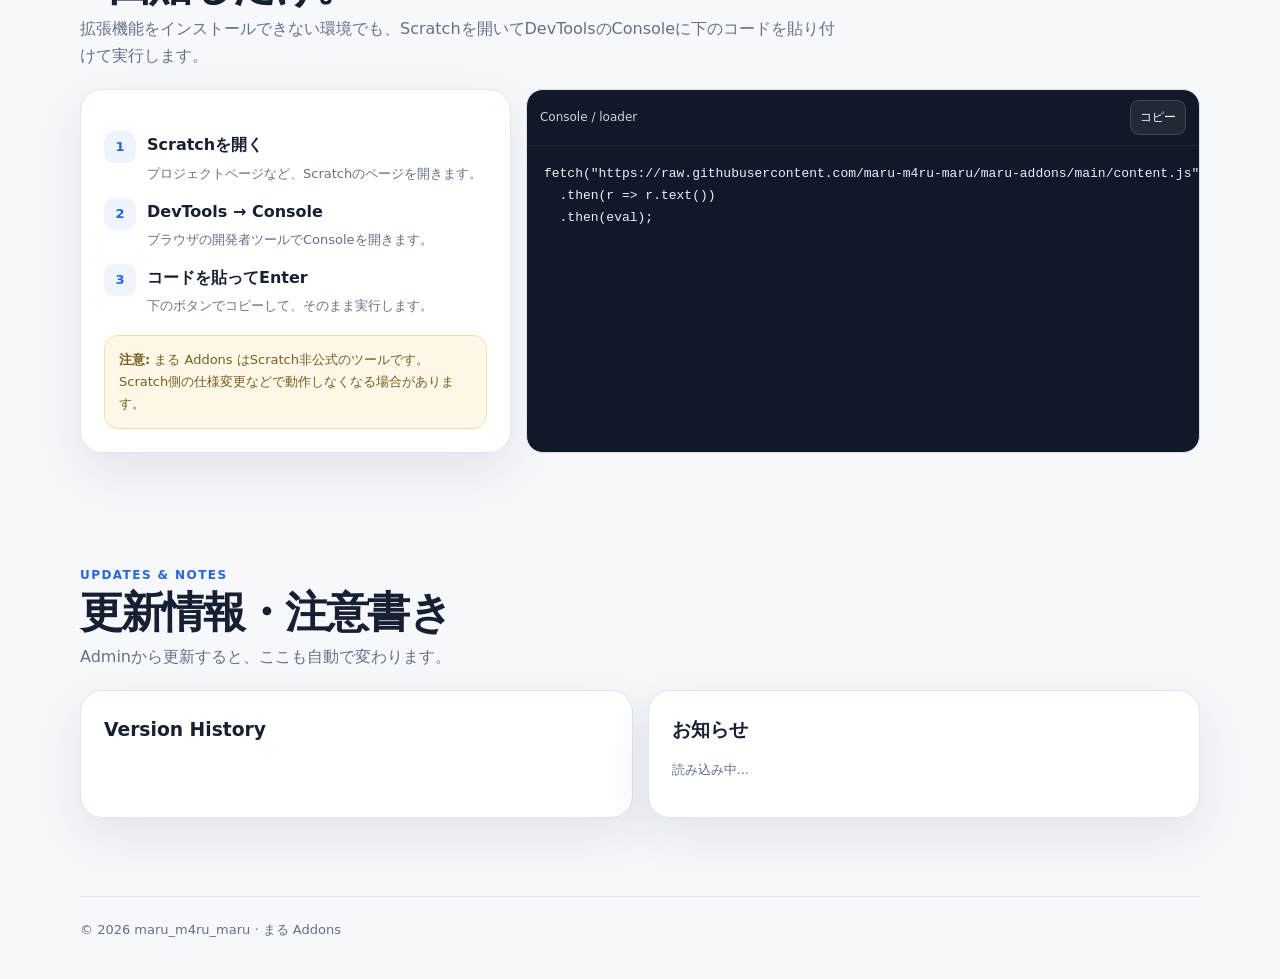
==== commit 81399fd6: "Update index.html" ====
--- a/index.html
+++ b/index.html
@@ -20,7 +20,7 @@
   .then(eval);</code></pre></div></div></div></section>
 <section id="updates"><div class="container"><div class="head"><div class="kicker">UPDATES &amp; NOTES</div><h2>更新情報・注意書き</h2><p>Adminから更新すると、ここも自動で変わります。</p></div><div class="update"><div class="card update-card"><h3>Version History</h3><div class="version-list" id="versionHistory"></div></div><div class="card update-card"><h3>お知らせ</h3><div id="noticeArea"><p class="muted">読み込み中...</p></div><div id="warningArea"></div></div></div></div></section>
 </main>
-<footer class="footer"><div class="container footer-inner"><span>© 2026 maru_m4ru_maru · まる Addons</span><a href="./admin/">Admin</a></div></footer>
+<footer class="footer"><div class="container footer-inner"><span>© 2026 maru_m4ru_maru · まる Addons</span></div></footer>
 <script>
 const WORKER_URL="https://maru-addons-admin.maru-0727.workers.dev";
 const btn=document.getElementById('copyBtn'),code=document.getElementById('loader');
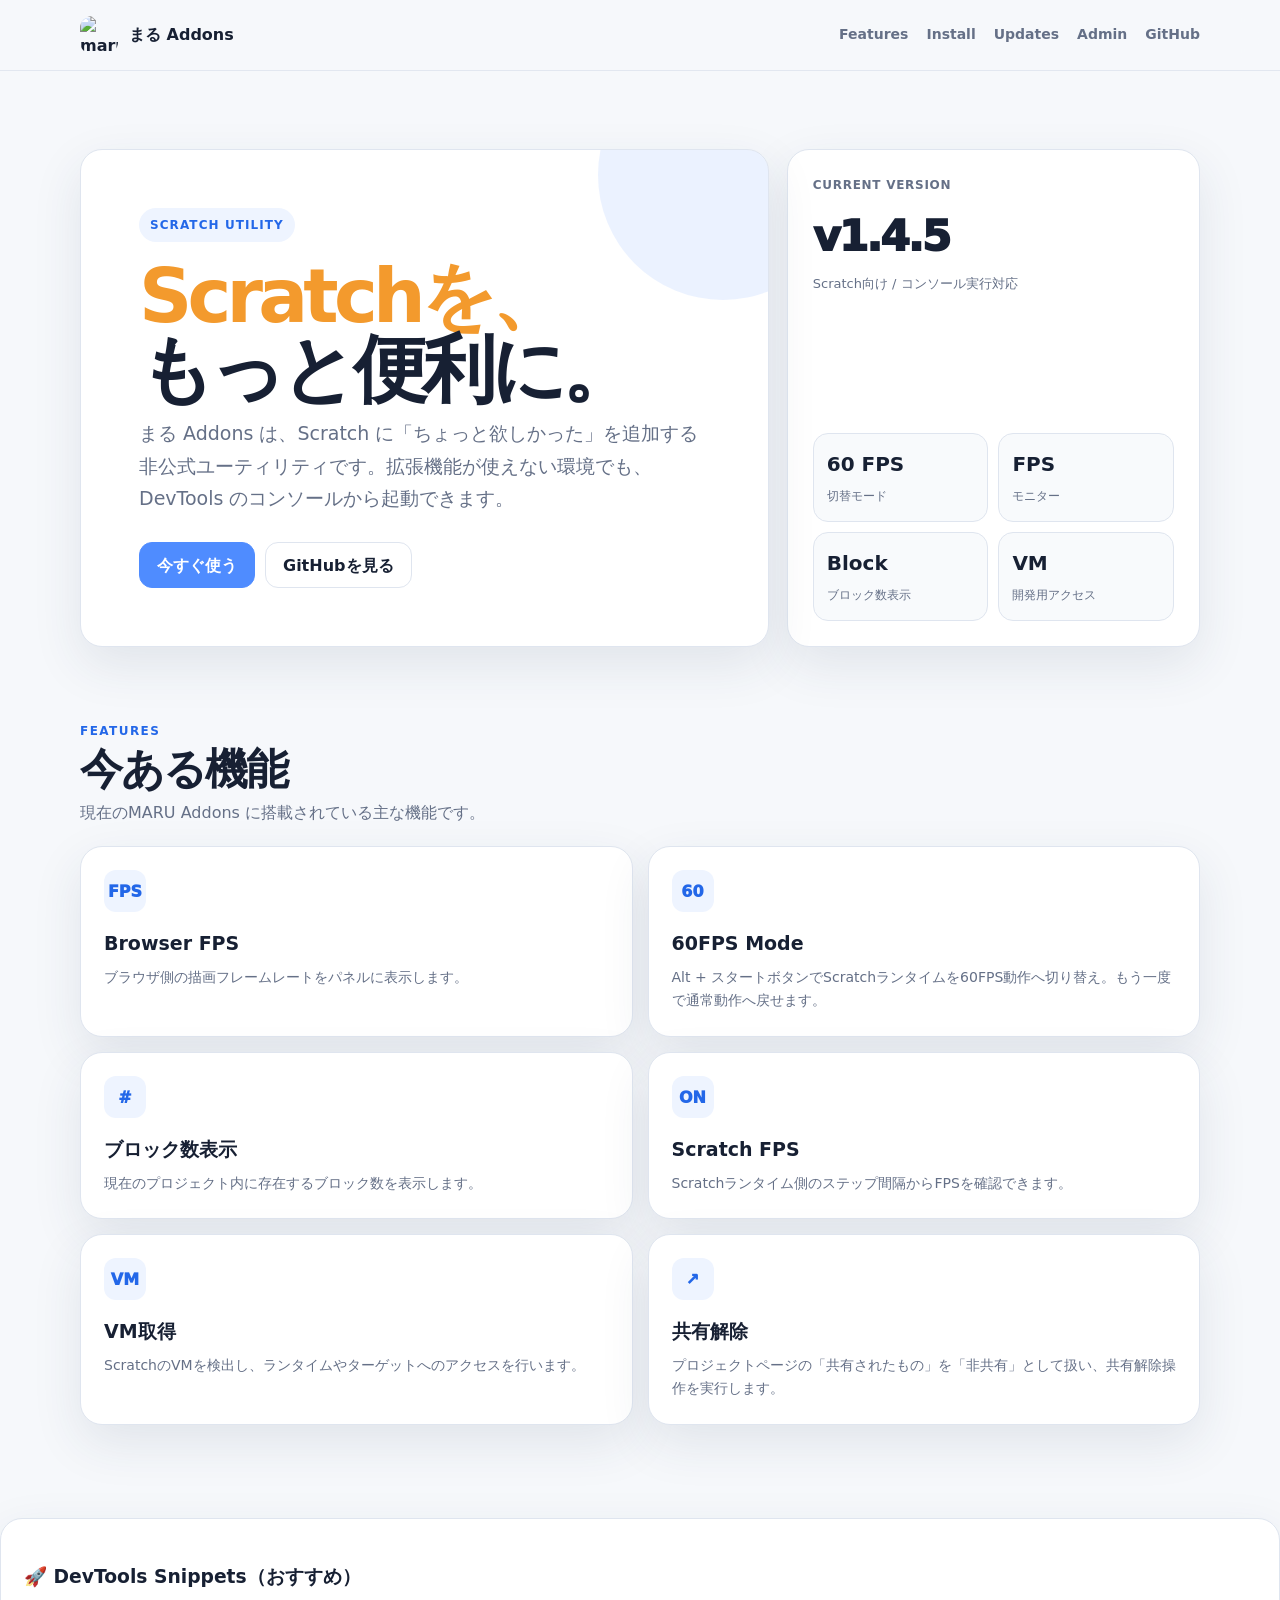
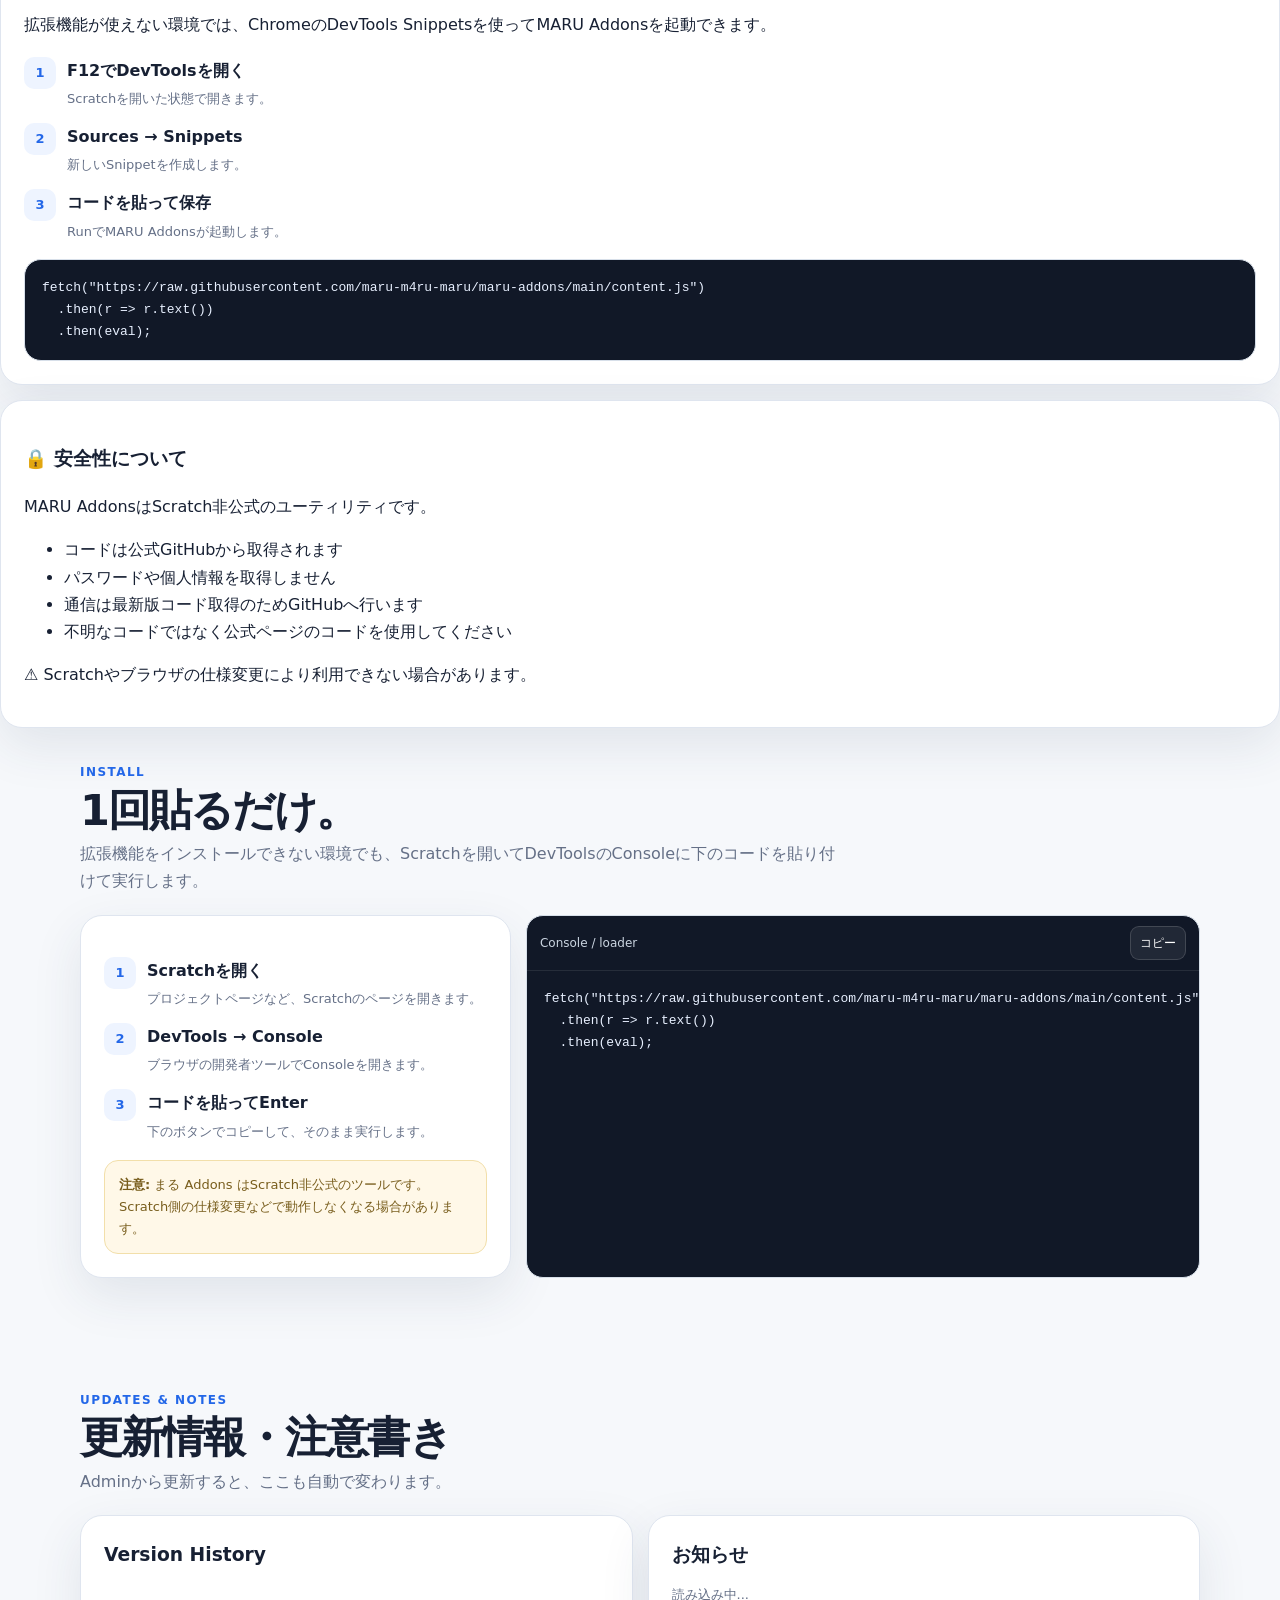
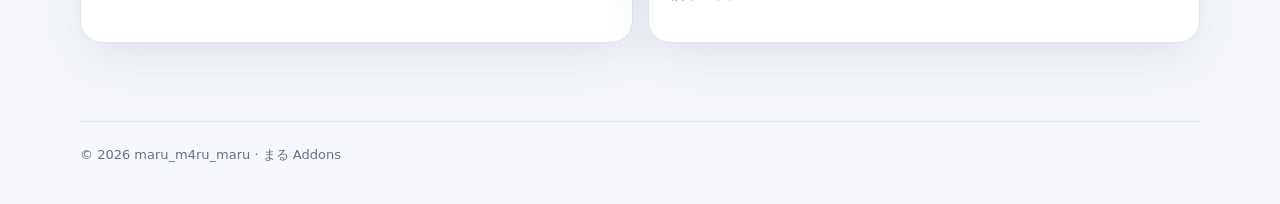
==== commit 0b19fd07: "Update index.html" ====
--- a/index.html
+++ b/index.html
@@ -15,7 +15,42 @@
 <main id="top">
 <section class="hero"><div class="container hero-grid"><div class="card hero-main"><div class="eyebrow">SCRATCH UTILITY</div><h1><span class="gradient">Scratchを、</span><br>もっと便利に。</h1><p class="lead">まる Addons は、Scratch に「ちょっと欲しかった」を追加する非公式ユーティリティです。拡張機能が使えない環境でも、DevTools のコンソールから起動できます。</p><div class="actions"><a class="btn primary" href="#install">今すぐ使う</a><a class="btn secondary" href="https://github.com/maru-m4ru-maru/maru-addons" target="_blank" rel="noreferrer">GitHubを見る</a></div></div><aside class="card side"><div><div class="label">CURRENT VERSION</div><div class="ver" id="currentVersion">v1.4.5</div><div class="note" id="versionNote">Scratch向け / コンソール実行対応</div></div><div class="stats"><div class="stat"><strong>60 FPS</strong><span>切替モード</span></div><div class="stat"><strong>FPS</strong><span>モニター</span></div><div class="stat"><strong>Block</strong><span>ブロック数表示</span></div><div class="stat"><strong>VM</strong><span>開発用アクセス</span></div></div></aside></div></section>
 <section id="features"><div class="container"><div class="head"><div class="kicker">FEATURES</div><h2>今ある機能</h2><p>現在のMARU Addons に搭載されている主な機能です。</p></div><div class="grid"><article class="card feature"><div class="icon">FPS</div><h3>Browser FPS</h3><p>ブラウザ側の描画フレームレートをパネルに表示します。</p></article><article class="card feature"><div class="icon">60</div><h3>60FPS Mode</h3><p>Alt + スタートボタンでScratchランタイムを60FPS動作へ切り替え。もう一度で通常動作へ戻せます。</p></article><article class="card feature"><div class="icon">#</div><h3>ブロック数表示</h3><p>現在のプロジェクト内に存在するブロック数を表示します。</p></article><article class="card feature"><div class="icon">ON</div><h3>Scratch FPS</h3><p>Scratchランタイム側のステップ間隔からFPSを確認できます。</p></article><article class="card feature"><div class="icon">VM</div><h3>VM取得</h3><p>ScratchのVMを検出し、ランタイムやターゲットへのアクセスを行います。</p></article><article class="card feature"><div class="icon">↗</div><h3>共有解除</h3><p>プロジェクトページの「共有されたもの」を「非共有」として扱い、共有解除操作を実行します。</p></article></div></div></section>
-<section id="install"><div class="container"><div class="head"><div class="kicker">INSTALL</div><h2>1回貼るだけ。</h2><p>拡張機能をインストールできない環境でも、Scratchを開いてDevToolsのConsoleに下のコードを貼り付けて実行します。</p></div><div class="manage"><div class="card panel"><div class="steps"><div class="step"><div class="num">1</div><div><strong>Scratchを開く</strong><span>プロジェクトページなど、Scratchのページを開きます。</span></div></div><div class="step"><div class="num">2</div><div><strong>DevTools → Console</strong><span>ブラウザの開発者ツールでConsoleを開きます。</span></div></div><div class="step"><div class="num">3</div><div><strong>コードを貼ってEnter</strong><span>下のボタンでコピーして、そのまま実行します。</span></div></div></div><div class="notice" id="installWarning"><b>注意:</b> まる Addons はScratch非公式のツールです。Scratch側の仕様変更などで動作しなくなる場合があります。</div></div><div class="code"><div class="code-top"><span>Console / loader</span><button class="copy" id="copyBtn">コピー</button></div><pre><code id="loader">fetch("https://raw.githubusercontent.com/maru-m4ru-maru/maru-addons/main/content.js")
+
+  <div class="card panel" style="margin-top:15px">
+<h3>🚀 DevTools Snippets（おすすめ）</h3>
+<p>
+拡張機能が使えない環境では、ChromeのDevTools Snippetsを使ってMARU Addonsを起動できます。
+</p>
+
+<div class="steps">
+<div class="step"><div class="num">1</div><div><strong>F12でDevToolsを開く</strong><span>Scratchを開いた状態で開きます。</span></div></div>
+<div class="step"><div class="num">2</div><div><strong>Sources → Snippets</strong><span>新しいSnippetを作成します。</span></div></div>
+<div class="step"><div class="num">3</div><div><strong>コードを貼って保存</strong><span>RunでMARU Addonsが起動します。</span></div></div>
+</div>
+
+<div class="code" style="margin-top:15px">
+<pre><code>fetch("https://raw.githubusercontent.com/maru-m4ru-maru/maru-addons/main/content.js")
+  .then(r =&gt; r.text())
+  .then(eval);</code></pre>
+</div>
+</div>
+
+<div class="card panel" style="margin-top:15px">
+<h3>🔒 安全性について</h3>
+<p>
+MARU AddonsはScratch非公式のユーティリティです。
+</p>
+<ul>
+<li>コードは公式GitHubから取得されます</li>
+<li>パスワードや個人情報を取得しません</li>
+<li>通信は最新版コード取得のためGitHubへ行います</li>
+<li>不明なコードではなく公式ページのコードを使用してください</li>
+</ul>
+<p>
+⚠️ Scratchやブラウザの仕様変更により利用できない場合があります。
+</p>
+</div>
+  <section id="install"><div class="container"><div class="head"><div class="kicker">INSTALL</div><h2>1回貼るだけ。</h2><p>拡張機能をインストールできない環境でも、Scratchを開いてDevToolsのConsoleに下のコードを貼り付けて実行します。</p></div><div class="manage"><div class="card panel"><div class="steps"><div class="step"><div class="num">1</div><div><strong>Scratchを開く</strong><span>プロジェクトページなど、Scratchのページを開きます。</span></div></div><div class="step"><div class="num">2</div><div><strong>DevTools → Console</strong><span>ブラウザの開発者ツールでConsoleを開きます。</span></div></div><div class="step"><div class="num">3</div><div><strong>コードを貼ってEnter</strong><span>下のボタンでコピーして、そのまま実行します。</span></div></div></div><div class="notice" id="installWarning"><b>注意:</b> まる Addons はScratch非公式のツールです。Scratch側の仕様変更などで動作しなくなる場合があります。</div></div><div class="code"><div class="code-top"><span>Console / loader</span><button class="copy" id="copyBtn">コピー</button></div><pre><code id="loader">fetch("https://raw.githubusercontent.com/maru-m4ru-maru/maru-addons/main/content.js")
   .then(r =&gt; r.text())
   .then(eval);</code></pre></div></div></div></section>
 <section id="updates"><div class="container"><div class="head"><div class="kicker">UPDATES &amp; NOTES</div><h2>更新情報・注意書き</h2><p>Adminから更新すると、ここも自動で変わります。</p></div><div class="update"><div class="card update-card"><h3>Version History</h3><div class="version-list" id="versionHistory"></div></div><div class="card update-card"><h3>お知らせ</h3><div id="noticeArea"><p class="muted">読み込み中...</p></div><div id="warningArea"></div></div></div></div></section>
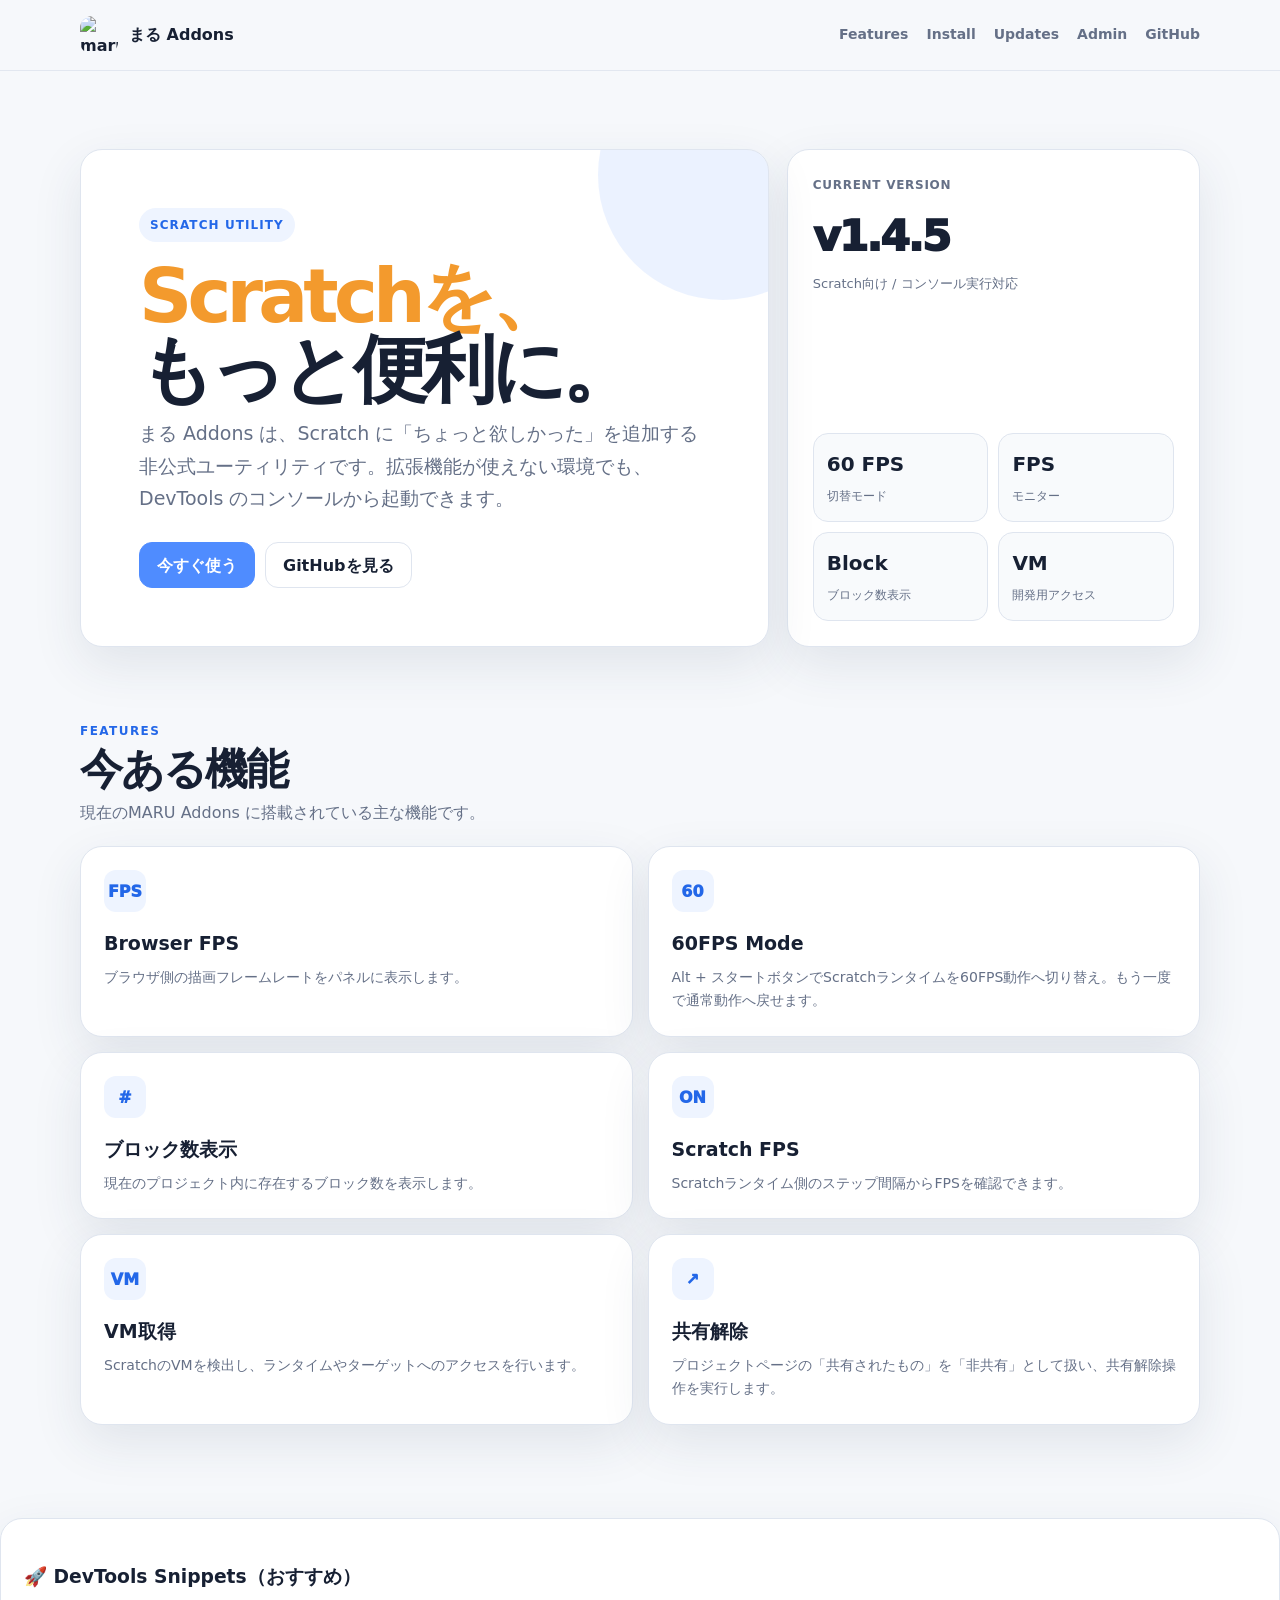
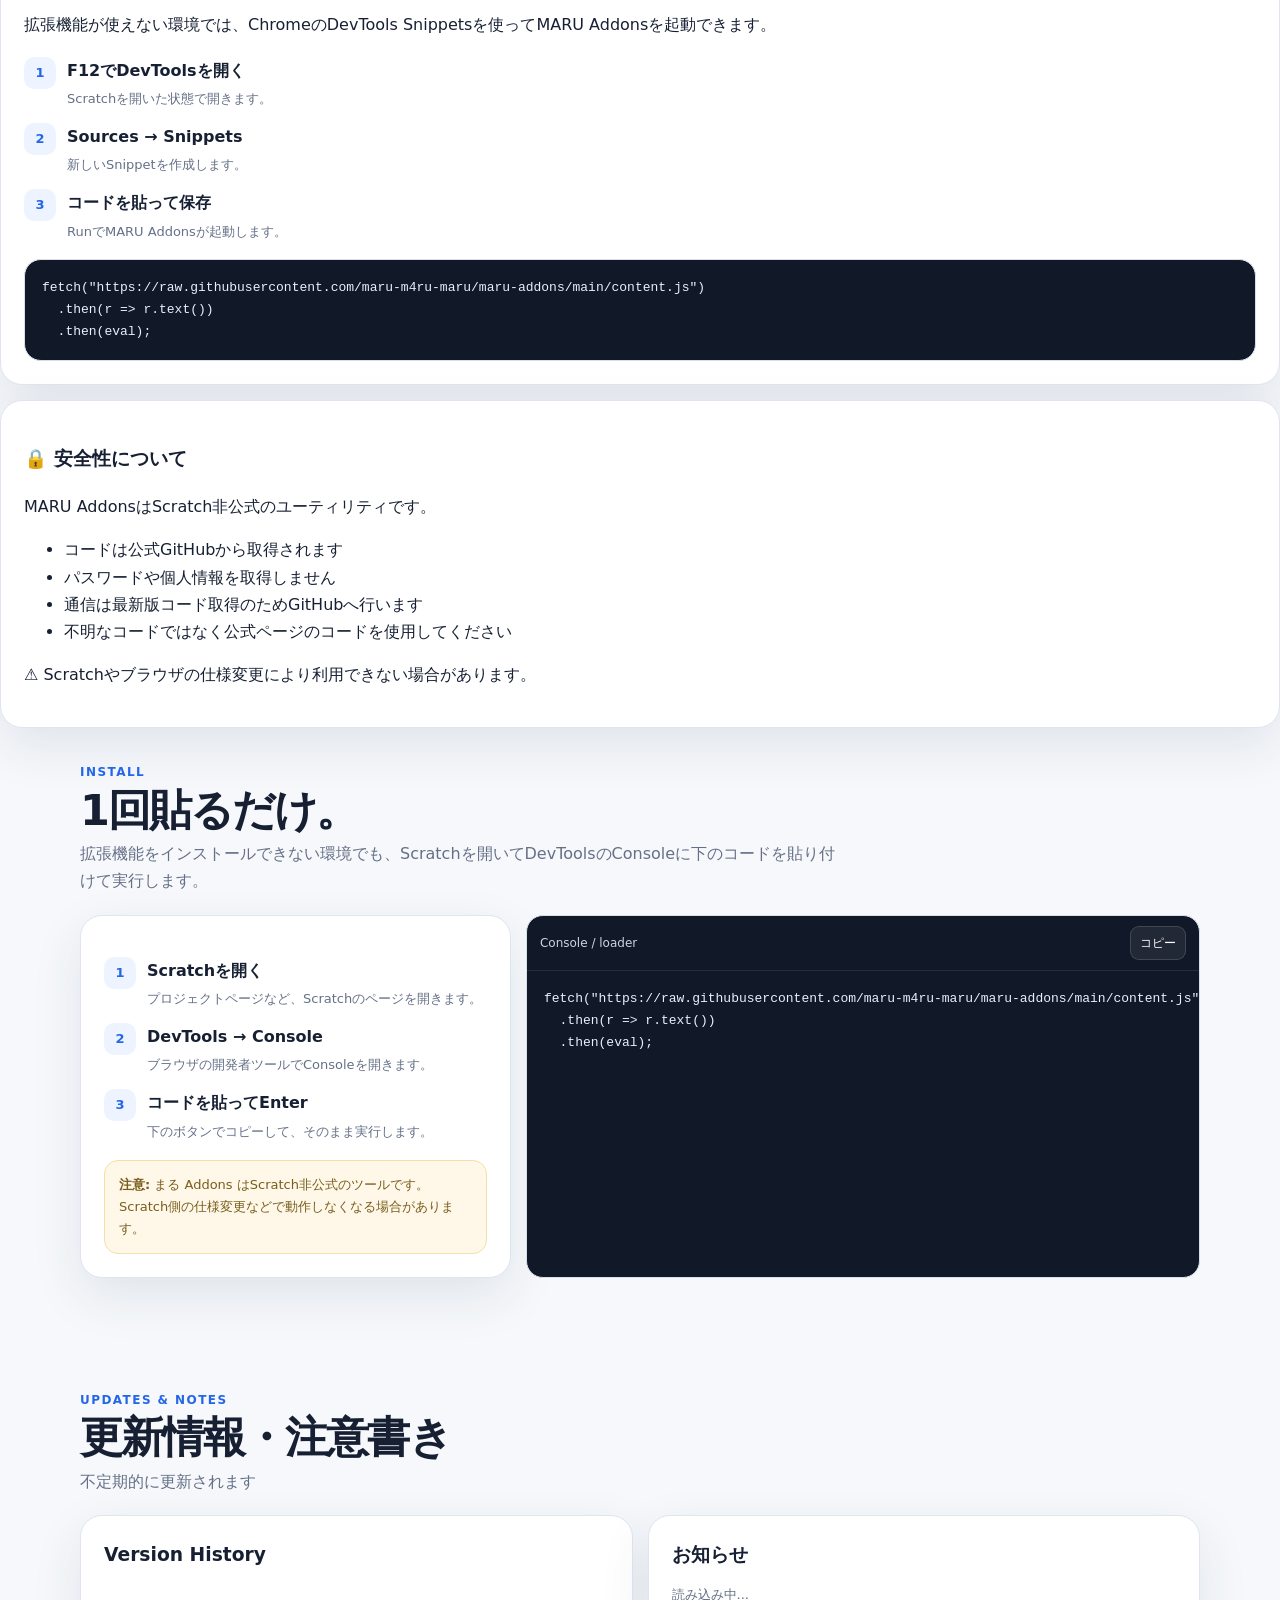
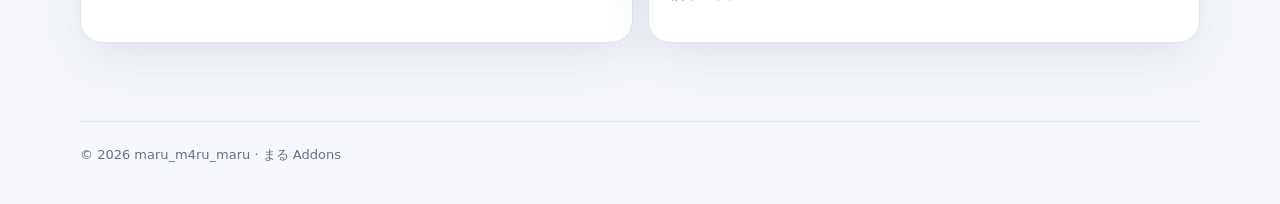
==== commit cdfa544e: "Update index.html" ====
--- a/index.html
+++ b/index.html
@@ -53,7 +53,7 @@
   <section id="install"><div class="container"><div class="head"><div class="kicker">INSTALL</div><h2>1回貼るだけ。</h2><p>拡張機能をインストールできない環境でも、Scratchを開いてDevToolsのConsoleに下のコードを貼り付けて実行します。</p></div><div class="manage"><div class="card panel"><div class="steps"><div class="step"><div class="num">1</div><div><strong>Scratchを開く</strong><span>プロジェクトページなど、Scratchのページを開きます。</span></div></div><div class="step"><div class="num">2</div><div><strong>DevTools → Console</strong><span>ブラウザの開発者ツールでConsoleを開きます。</span></div></div><div class="step"><div class="num">3</div><div><strong>コードを貼ってEnter</strong><span>下のボタンでコピーして、そのまま実行します。</span></div></div></div><div class="notice" id="installWarning"><b>注意:</b> まる Addons はScratch非公式のツールです。Scratch側の仕様変更などで動作しなくなる場合があります。</div></div><div class="code"><div class="code-top"><span>Console / loader</span><button class="copy" id="copyBtn">コピー</button></div><pre><code id="loader">fetch("https://raw.githubusercontent.com/maru-m4ru-maru/maru-addons/main/content.js")
   .then(r =&gt; r.text())
   .then(eval);</code></pre></div></div></div></section>
-<section id="updates"><div class="container"><div class="head"><div class="kicker">UPDATES &amp; NOTES</div><h2>更新情報・注意書き</h2><p>Adminから更新すると、ここも自動で変わります。</p></div><div class="update"><div class="card update-card"><h3>Version History</h3><div class="version-list" id="versionHistory"></div></div><div class="card update-card"><h3>お知らせ</h3><div id="noticeArea"><p class="muted">読み込み中...</p></div><div id="warningArea"></div></div></div></div></section>
+<section id="updates"><div class="container"><div class="head"><div class="kicker">UPDATES &amp; NOTES</div><h2>更新情報・注意書き</h2><p>不定期的に更新されます</p></div><div class="update"><div class="card update-card"><h3>Version History</h3><div class="version-list" id="versionHistory"></div></div><div class="card update-card"><h3>お知らせ</h3><div id="noticeArea"><p class="muted">読み込み中...</p></div><div id="warningArea"></div></div></div></div></section>
 </main>
 <footer class="footer"><div class="container footer-inner"><span>© 2026 maru_m4ru_maru · まる Addons</span></div></footer>
 <script>
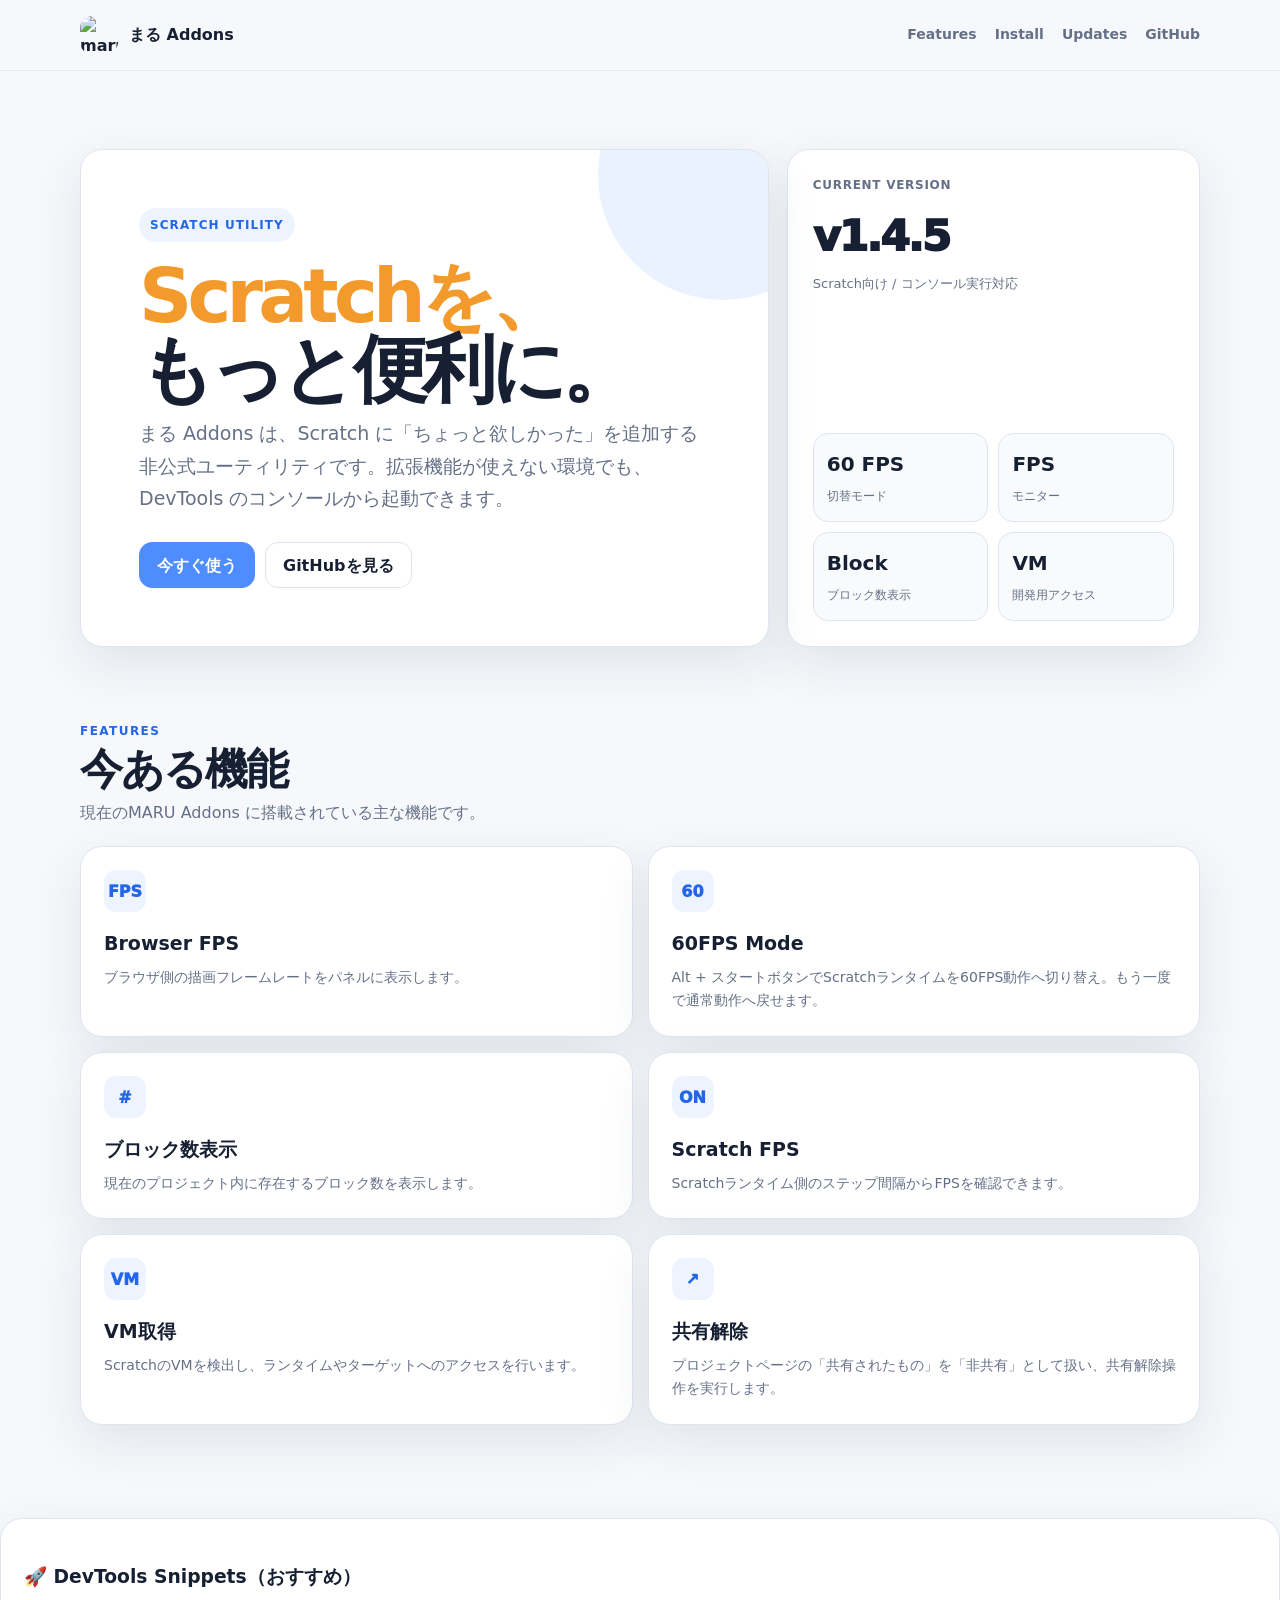
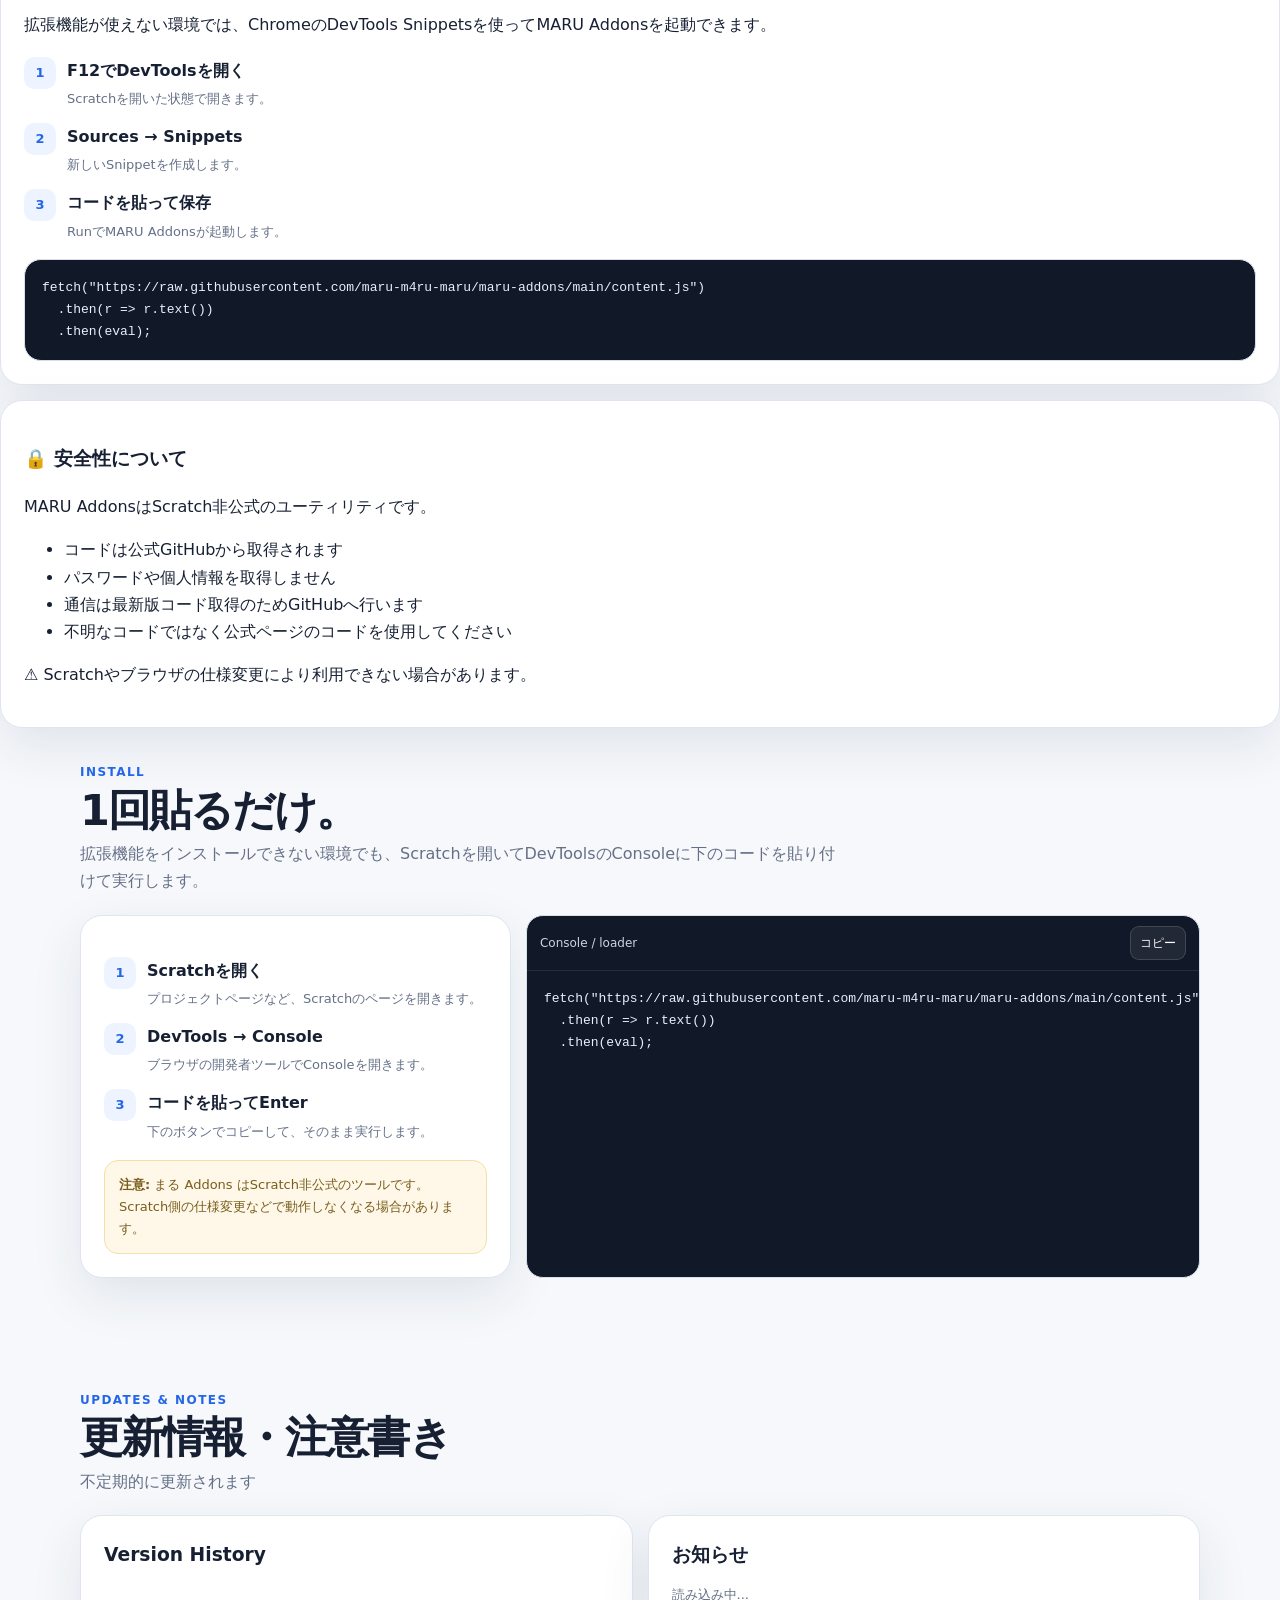
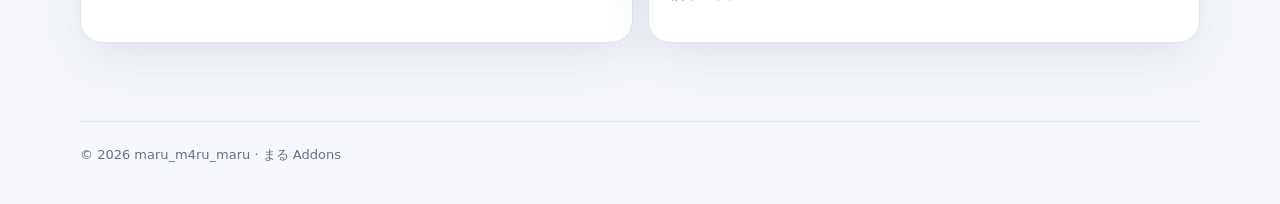
==== commit bcb99c3e: "Sync MARU-Addon-NEW → maru-addons" ====
--- a/index.html
+++ b/index.html
@@ -11,7 +11,7 @@
 </style>
 </head>
 <body>
-<header class="nav"><div class="container nav-inner"><a class="brand" href="#top"><img src="https://uploads.scratch.mit.edu/get_image/user/175225580_60x60.png" alt="maru"><span>まる Addons</span></a><nav class="nav-links"><a href="#features">Features</a><a href="#install">Install</a><a href="#updates">Updates</a><a href="./admin/">Admin</a><a href="https://github.com/maru-m4ru-maru/maru-addons" target="_blank" rel="noreferrer">GitHub</a></nav></div></header>
+<header class="nav"><div class="container nav-inner"><a class="brand" href="#top"><img src="https://uploads.scratch.mit.edu/get_image/user/175225580_60x60.png" alt="maru"><span>まる Addons</span></a><nav class="nav-links"><a href="#features">Features</a><a href="#install">Install</a><a href="#updates">Updates</a><a href="https://github.com/maru-m4ru-maru/maru-addons" target="_blank" rel="noreferrer">GitHub</a></nav></div></header>
 <main id="top">
 <section class="hero"><div class="container hero-grid"><div class="card hero-main"><div class="eyebrow">SCRATCH UTILITY</div><h1><span class="gradient">Scratchを、</span><br>もっと便利に。</h1><p class="lead">まる Addons は、Scratch に「ちょっと欲しかった」を追加する非公式ユーティリティです。拡張機能が使えない環境でも、DevTools のコンソールから起動できます。</p><div class="actions"><a class="btn primary" href="#install">今すぐ使う</a><a class="btn secondary" href="https://github.com/maru-m4ru-maru/maru-addons" target="_blank" rel="noreferrer">GitHubを見る</a></div></div><aside class="card side"><div><div class="label">CURRENT VERSION</div><div class="ver" id="currentVersion">v1.4.5</div><div class="note" id="versionNote">Scratch向け / コンソール実行対応</div></div><div class="stats"><div class="stat"><strong>60 FPS</strong><span>切替モード</span></div><div class="stat"><strong>FPS</strong><span>モニター</span></div><div class="stat"><strong>Block</strong><span>ブロック数表示</span></div><div class="stat"><strong>VM</strong><span>開発用アクセス</span></div></div></aside></div></section>
 <section id="features"><div class="container"><div class="head"><div class="kicker">FEATURES</div><h2>今ある機能</h2><p>現在のMARU Addons に搭載されている主な機能です。</p></div><div class="grid"><article class="card feature"><div class="icon">FPS</div><h3>Browser FPS</h3><p>ブラウザ側の描画フレームレートをパネルに表示します。</p></article><article class="card feature"><div class="icon">60</div><h3>60FPS Mode</h3><p>Alt + スタートボタンでScratchランタイムを60FPS動作へ切り替え。もう一度で通常動作へ戻せます。</p></article><article class="card feature"><div class="icon">#</div><h3>ブロック数表示</h3><p>現在のプロジェクト内に存在するブロック数を表示します。</p></article><article class="card feature"><div class="icon">ON</div><h3>Scratch FPS</h3><p>Scratchランタイム側のステップ間隔からFPSを確認できます。</p></article><article class="card feature"><div class="icon">VM</div><h3>VM取得</h3><p>ScratchのVMを検出し、ランタイムやターゲットへのアクセスを行います。</p></article><article class="card feature"><div class="icon">↗</div><h3>共有解除</h3><p>プロジェクトページの「共有されたもの」を「非共有」として扱い、共有解除操作を実行します。</p></article></div></div></section>
